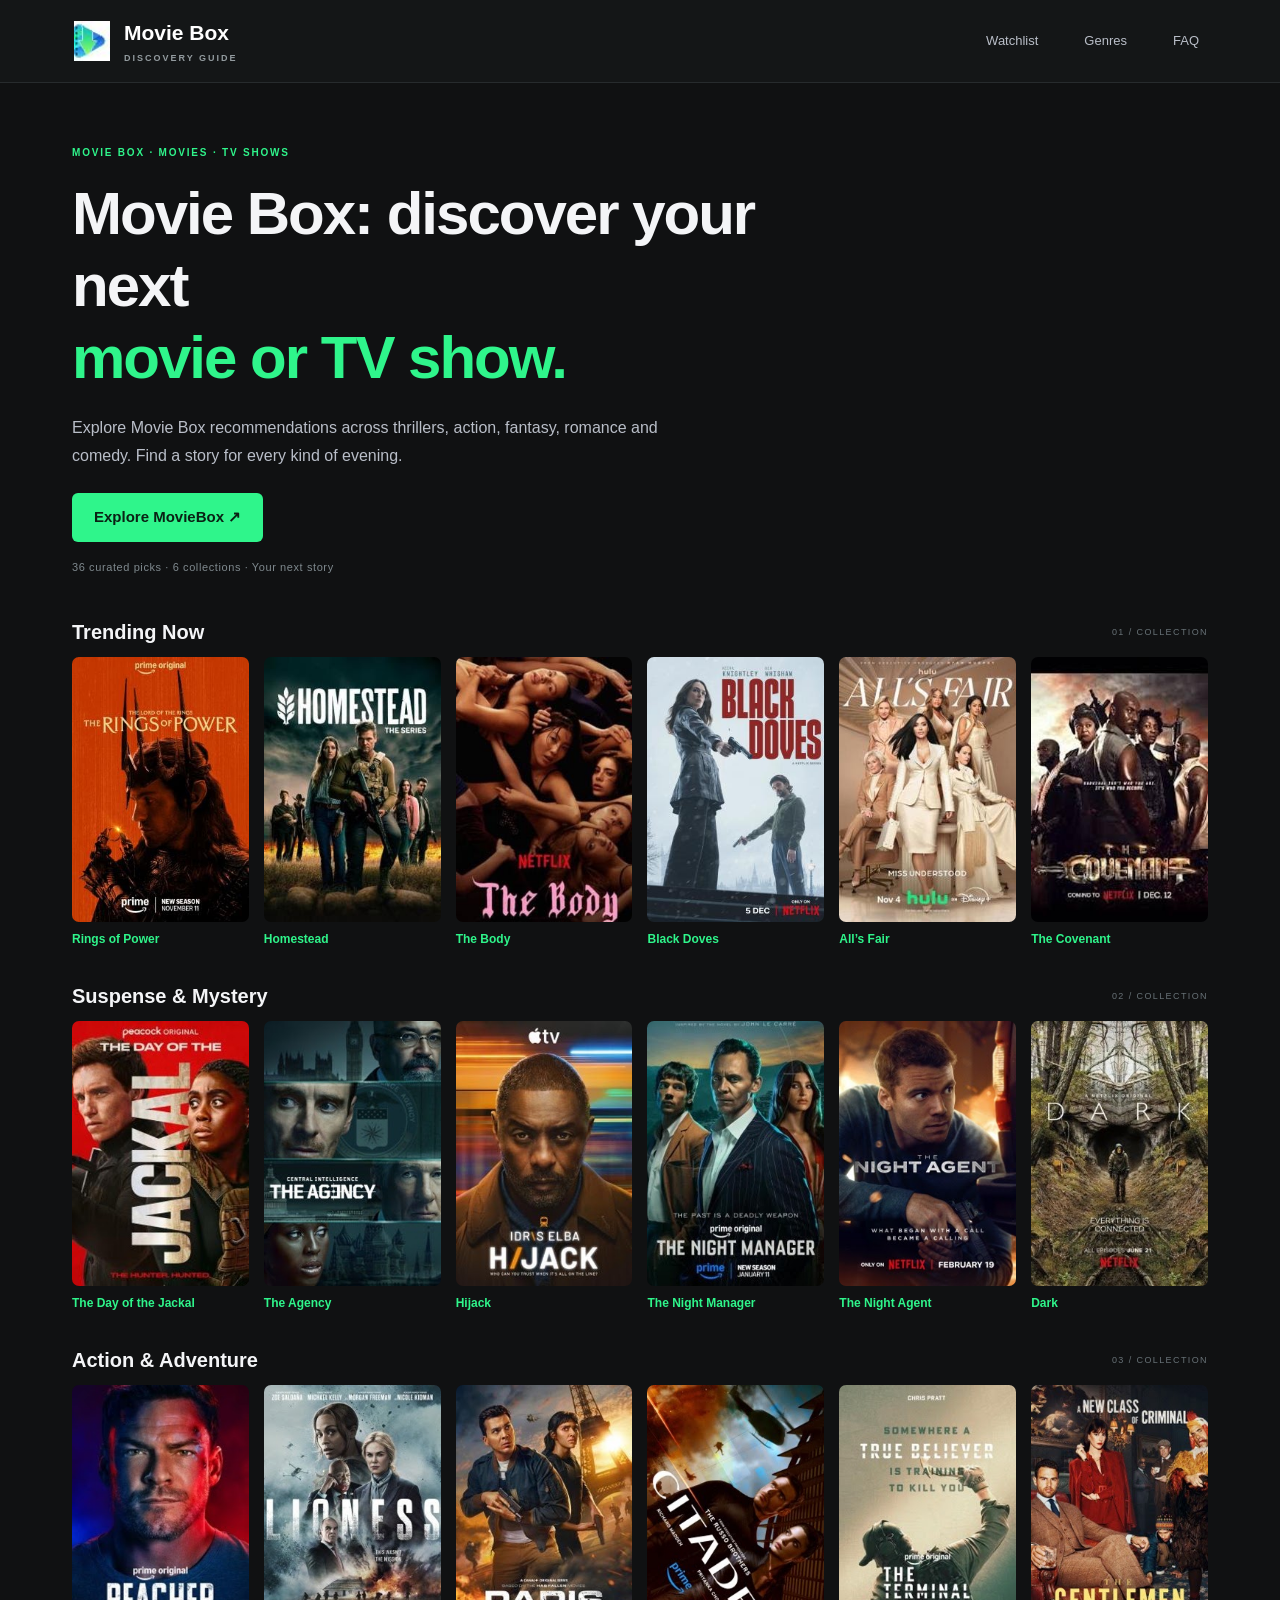
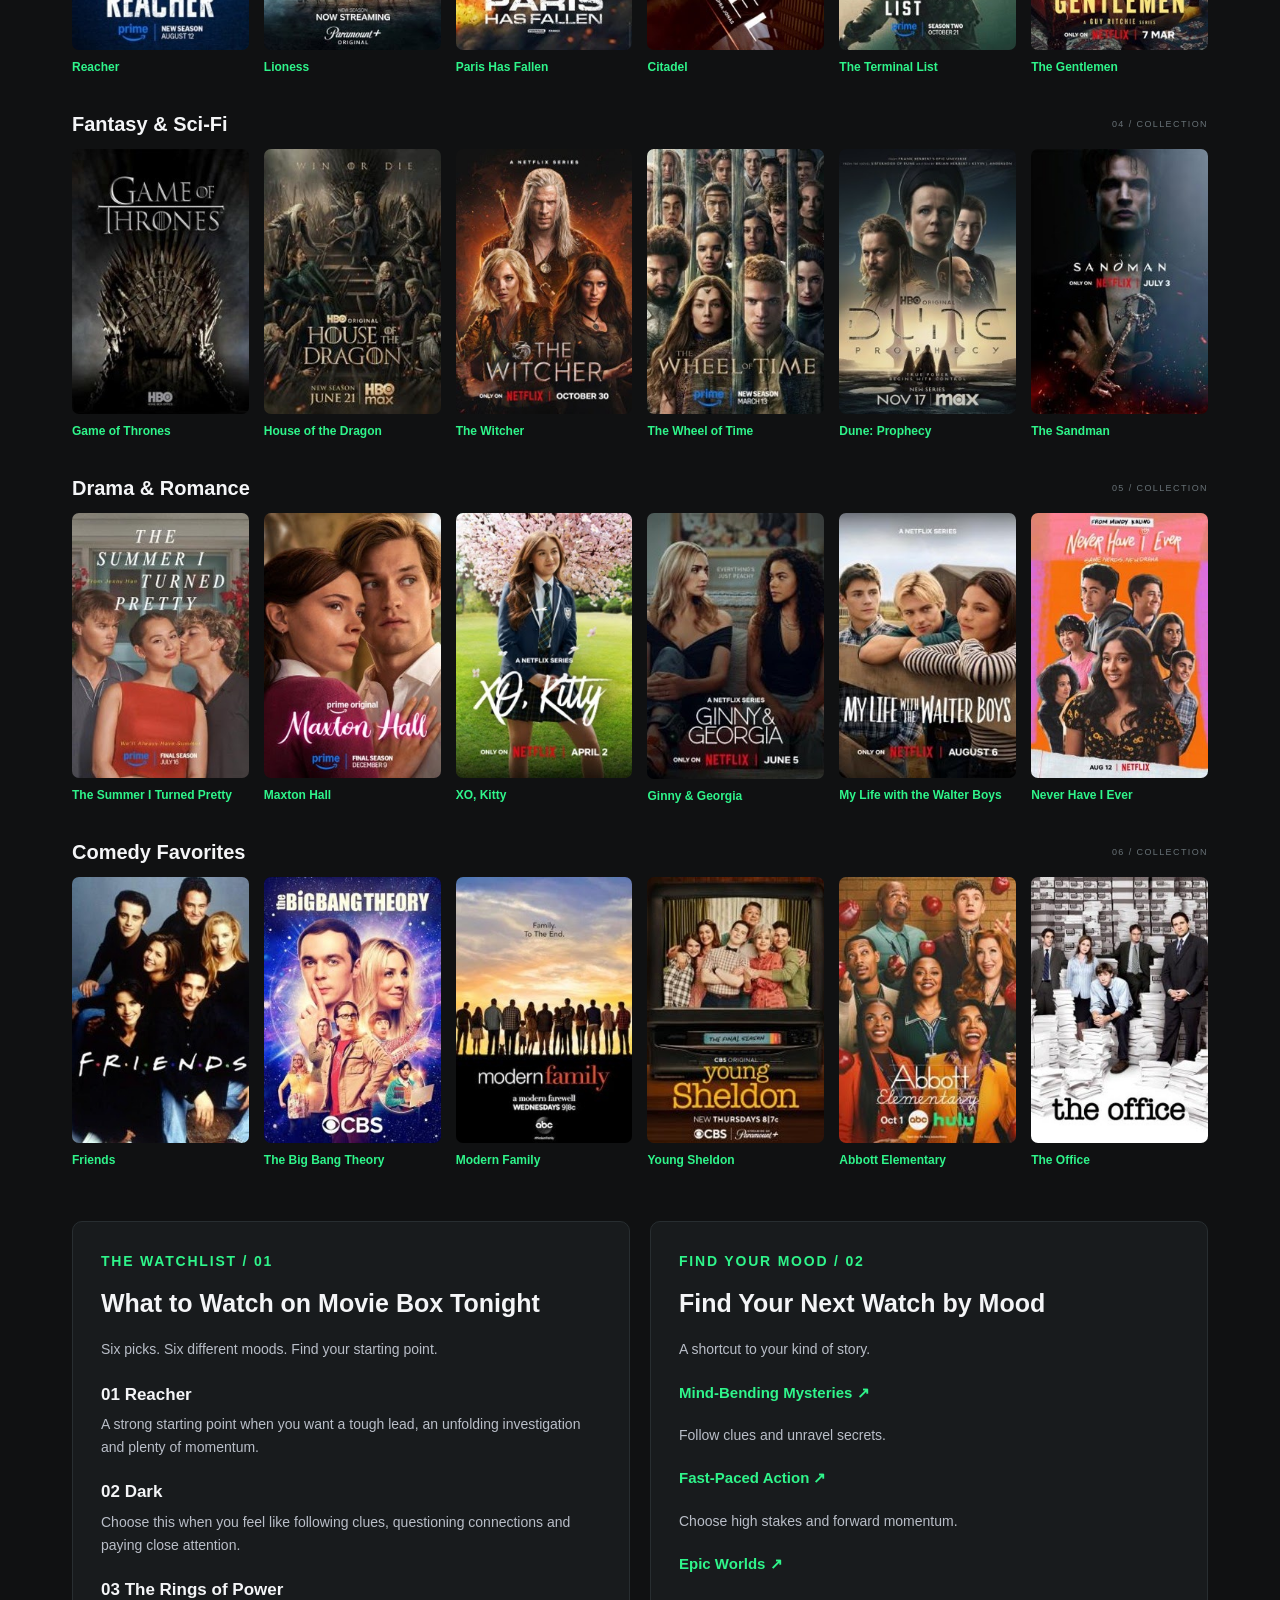
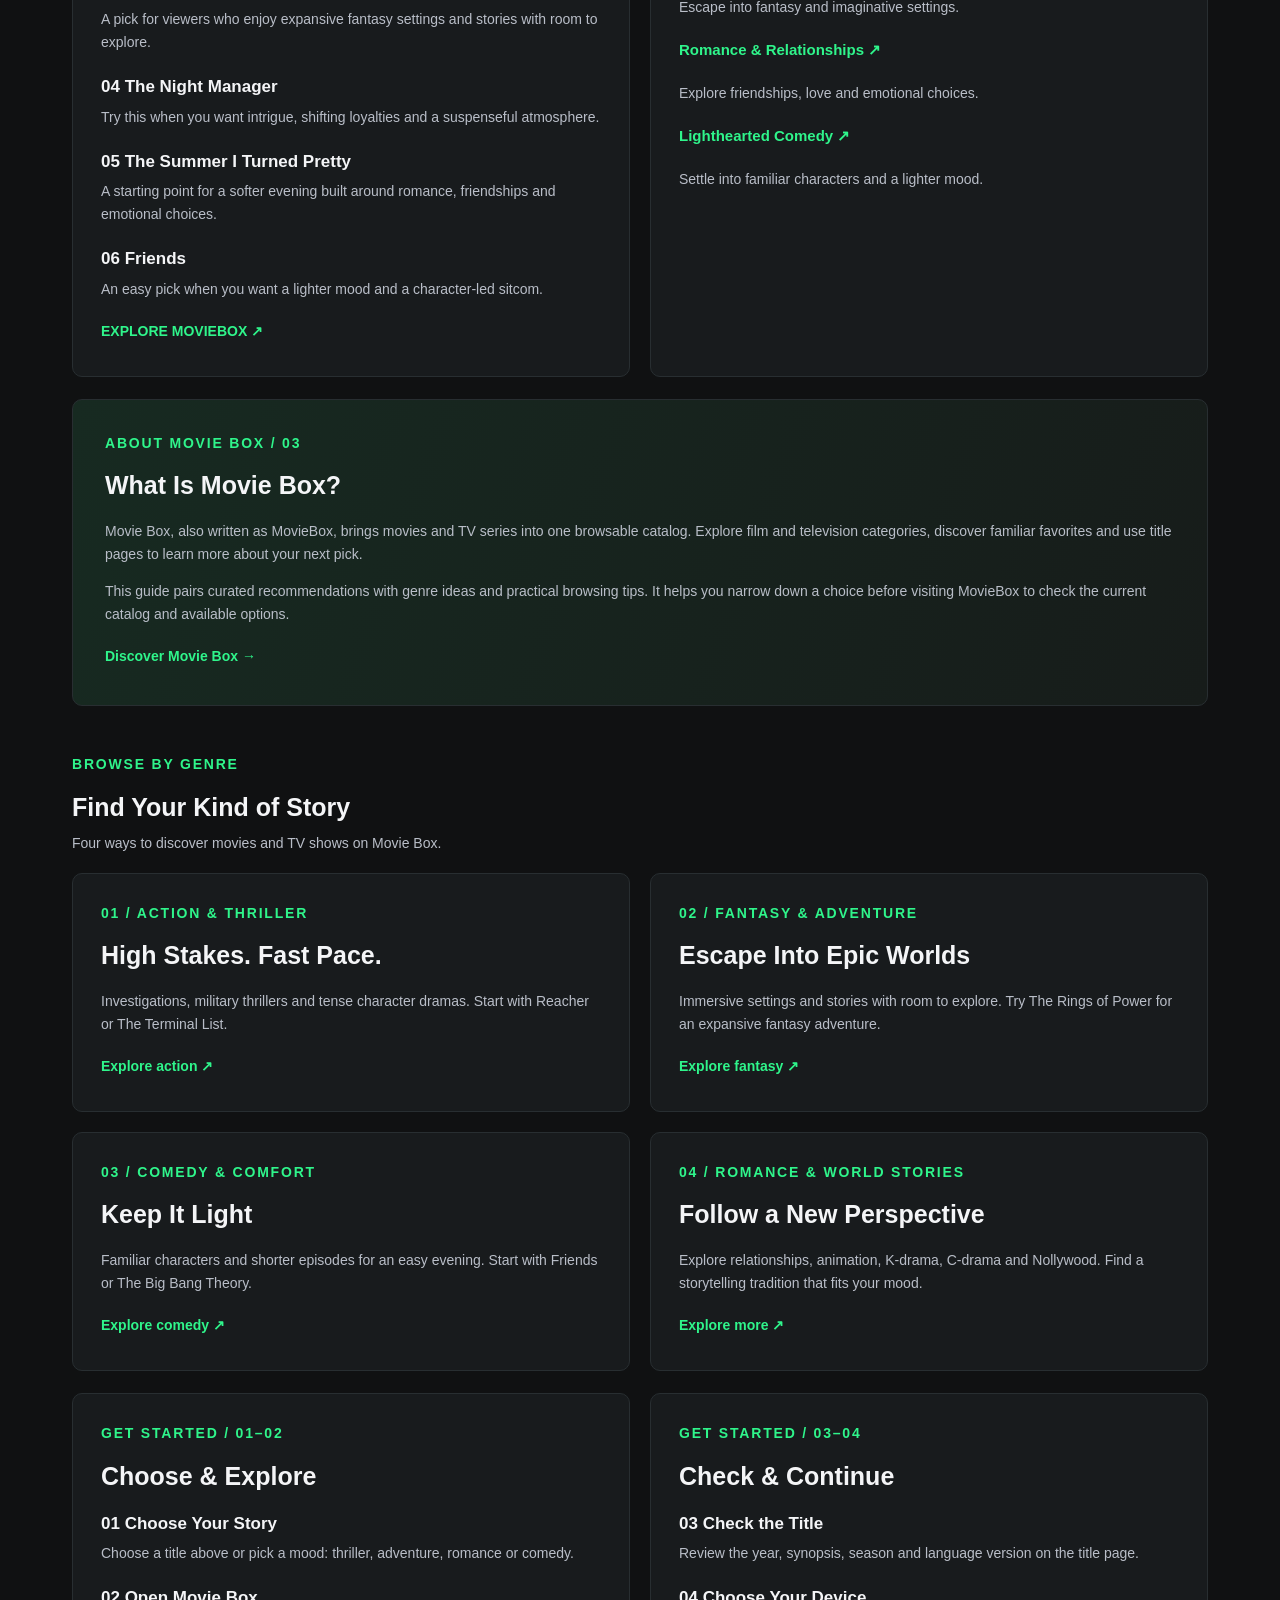
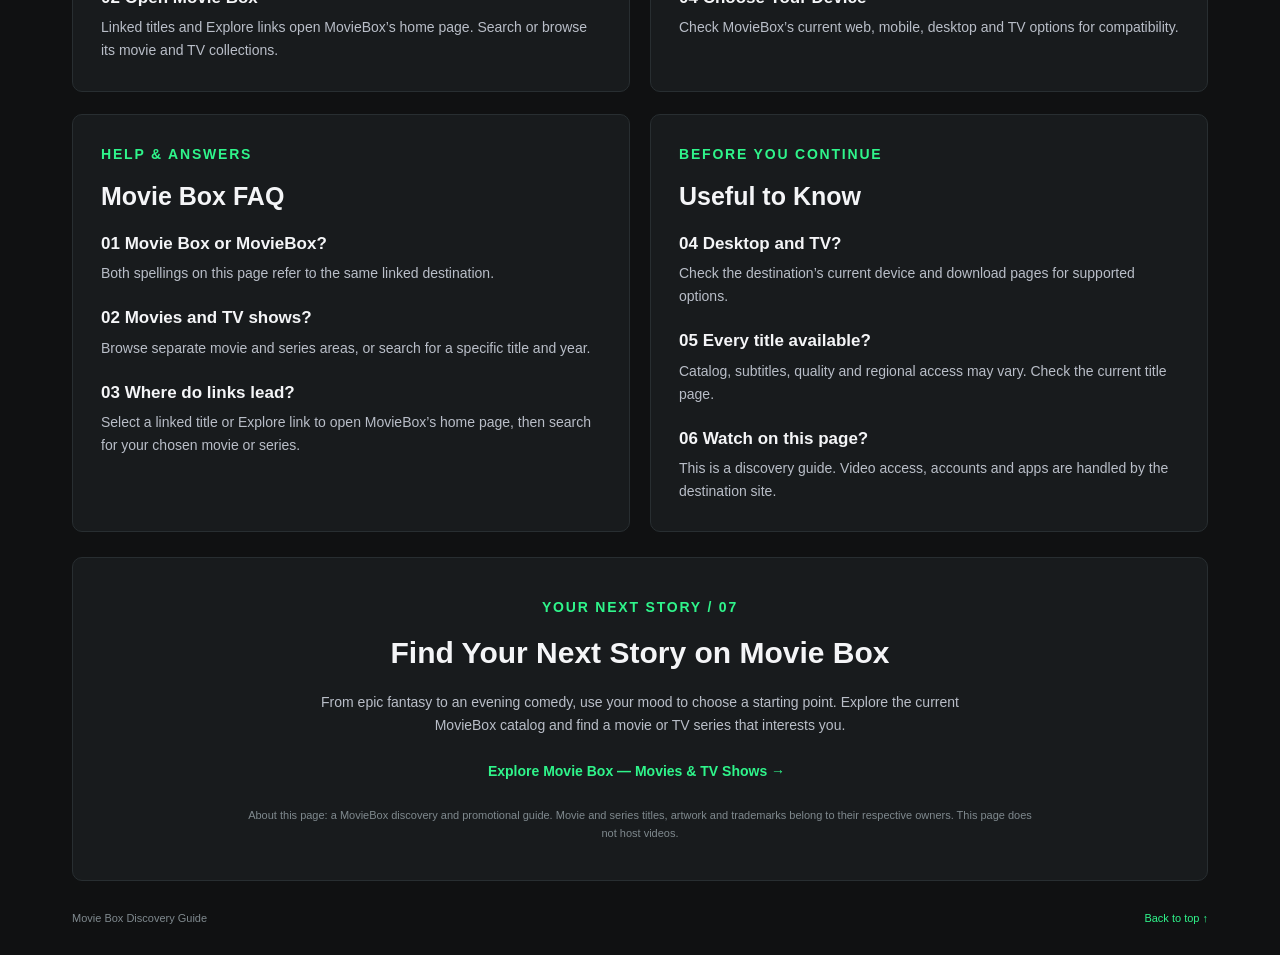
==== index.html @ 1710b811 "Create Movie Box discovery landing page" ====
<!doctype html><html lang="en"><head><meta charset="utf-8"><meta name="viewport" content="width=device-width,initial-scale=1"><title>Movie Box Guide | Movies & TV Recommendations</title><meta name="description" content="Discover your next movie or TV show with the Movie Box guide. Explore curated picks across mystery, action, fantasy, romance and comedy."><meta name="keywords" content="movie box, MovieBox, movies, TV shows, recommendations"><meta name="theme-color" content="#101112"><meta property="og:type" content="website"><meta property="og:title" content="Movie Box Guide | Movies & TV Recommendations"><meta property="og:description" content="Six genres. 36 starting points. Find your next story with Movie Box."><meta property="og:url" content="https://ajingyx.github.io/movie-box/"><meta property="og:image" content="https://ajingyx.github.io/movie-box/assets/poster-01.jpg"><link rel="canonical" href="https://ajingyx.github.io/movie-box/"><link rel="icon" href="assets/logo.png"><link rel="stylesheet" href="styles.css"></head><body><a class="skip" href="#main">Skip to content</a><header><div class="shell header-inner"><a class="brand" href="#"><img src="assets/logo.png" alt="MovieBox logo"><span>Movie Box <small>DISCOVERY GUIDE</small></span></a><nav aria-label="Main navigation"><a href="#trending">Watchlist</a><a href="#genres">Genres</a><a href="#faq">FAQ</a></nav></div></header><main id="main" class="shell"><section class="hero"><p class="eyebrow">MOVIE BOX · MOVIES · TV SHOWS</p><h1>Movie Box: discover your next<br><span>movie or TV show.</span></h1><p class="intro">Explore Movie Box recommendations across thrillers, action, fantasy, romance and comedy. Find a story for every kind of evening.</p><a class="cta" href="https://themoviebox.xyz?utm_source=sitesgoogle" target="_blank" rel="sponsored noopener">Explore MovieBox ↗</a><p class="hero-note">36 curated picks · 6 collections · Your next story</p></section><div class="collections"><section class="collection" id="trending" aria-labelledby="trending-title"><div class="row-heading"><h2 id="trending-title">Trending Now</h2><span>01 / COLLECTION</span></div><div class="poster-grid"><article class="poster-card"><img src="assets/poster-01.jpg" alt="Rings of Power poster" width="250" height="375" loading="eager"><a class="poster-title" href="https://themoviebox.xyz?utm_source=sitesgoogle" target="_blank" rel="sponsored noopener">Rings of Power</a></article><article class="poster-card"><img src="assets/poster-02.jpg" alt="Homestead poster" width="250" height="375" loading="eager"><a class="poster-title" href="https://themoviebox.xyz?utm_source=sitesgoogle" target="_blank" rel="sponsored noopener">Homestead</a></article><article class="poster-card"><img src="assets/poster-03.jpg" alt="The Body poster" width="250" height="375" loading="eager"><a class="poster-title" href="https://themoviebox.xyz?utm_source=sitesgoogle" target="_blank" rel="sponsored noopener">The Body</a></article><article class="poster-card"><img src="assets/poster-04.jpg" alt="Black Doves poster" width="250" height="375" loading="eager"><a class="poster-title" href="https://themoviebox.xyz?utm_source=sitesgoogle" target="_blank" rel="sponsored noopener">Black Doves</a></article><article class="poster-card"><img src="assets/poster-05.jpg" alt="All’s Fair poster" width="250" height="375" loading="eager"><a class="poster-title" href="https://themoviebox.xyz?utm_source=sitesgoogle" target="_blank" rel="sponsored noopener">All’s Fair</a></article><article class="poster-card"><img src="assets/poster-06.jpg" alt="The Covenant poster" width="250" height="375" loading="eager"><a class="poster-title" href="https://themoviebox.xyz?utm_source=sitesgoogle" target="_blank" rel="sponsored noopener">The Covenant</a></article></div></section><section class="collection" id="mystery" aria-labelledby="mystery-title"><div class="row-heading"><h2 id="mystery-title">Suspense &amp; Mystery</h2><span>02 / COLLECTION</span></div><div class="poster-grid"><article class="poster-card"><img src="assets/poster-07.jpg" alt="The Day of the Jackal poster" width="250" height="375" loading="lazy"><a class="poster-title" href="https://themoviebox.xyz?utm_source=sitesgoogle" target="_blank" rel="sponsored noopener">The Day of the Jackal</a></article><article class="poster-card"><img src="assets/poster-08.jpg" alt="The Agency poster" width="250" height="375" loading="lazy"><a class="poster-title" href="https://themoviebox.xyz?utm_source=sitesgoogle" target="_blank" rel="sponsored noopener">The Agency</a></article><article class="poster-card"><img src="assets/poster-09.jpg" alt="Hijack poster" width="250" height="375" loading="lazy"><a class="poster-title" href="https://themoviebox.xyz?utm_source=sitesgoogle" target="_blank" rel="sponsored noopener">Hijack</a></article><article class="poster-card"><img src="assets/poster-10.jpg" alt="The Night Manager poster" width="250" height="375" loading="lazy"><a class="poster-title" href="https://themoviebox.xyz?utm_source=sitesgoogle" target="_blank" rel="sponsored noopener">The Night Manager</a></article><article class="poster-card"><img src="assets/poster-11.jpg" alt="The Night Agent poster" width="250" height="375" loading="lazy"><a class="poster-title" href="https://themoviebox.xyz?utm_source=sitesgoogle" target="_blank" rel="sponsored noopener">The Night Agent</a></article><article class="poster-card"><img src="assets/poster-12.jpg" alt="Dark poster" width="250" height="375" loading="lazy"><a class="poster-title" href="https://themoviebox.xyz?utm_source=sitesgoogle" target="_blank" rel="sponsored noopener">Dark</a></article></div></section><section class="collection" id="action" aria-labelledby="action-title"><div class="row-heading"><h2 id="action-title">Action &amp; Adventure</h2><span>03 / COLLECTION</span></div><div class="poster-grid"><article class="poster-card"><img src="assets/poster-13.jpg" alt="Reacher poster" width="250" height="375" loading="lazy"><a class="poster-title" href="https://themoviebox.xyz?utm_source=sitesgoogle" target="_blank" rel="sponsored noopener">Reacher</a></article><article class="poster-card"><img src="assets/poster-14.jpg" alt="Lioness poster" width="250" height="375" loading="lazy"><a class="poster-title" href="https://themoviebox.xyz?utm_source=sitesgoogle" target="_blank" rel="sponsored noopener">Lioness</a></article><article class="poster-card"><img src="assets/poster-15.jpg" alt="Paris Has Fallen poster" width="250" height="375" loading="lazy"><a class="poster-title" href="https://themoviebox.xyz?utm_source=sitesgoogle" target="_blank" rel="sponsored noopener">Paris Has Fallen</a></article><article class="poster-card"><img src="assets/poster-16.jpg" alt="Citadel poster" width="250" height="375" loading="lazy"><a class="poster-title" href="https://themoviebox.xyz?utm_source=sitesgoogle" target="_blank" rel="sponsored noopener">Citadel</a></article><article class="poster-card"><img src="assets/poster-17.jpg" alt="The Terminal List poster" width="250" height="375" loading="lazy"><a class="poster-title" href="https://themoviebox.xyz?utm_source=sitesgoogle" target="_blank" rel="sponsored noopener">The Terminal List</a></article><article class="poster-card"><img src="assets/poster-18.jpg" alt="The Gentlemen poster" width="250" height="375" loading="lazy"><a class="poster-title" href="https://themoviebox.xyz?utm_source=sitesgoogle" target="_blank" rel="sponsored noopener">The Gentlemen</a></article></div></section><section class="collection" id="fantasy" aria-labelledby="fantasy-title"><div class="row-heading"><h2 id="fantasy-title">Fantasy &amp; Sci-Fi</h2><span>04 / COLLECTION</span></div><div class="poster-grid"><article class="poster-card"><img src="assets/poster-19.jpg" alt="Game of Thrones poster" width="250" height="375" loading="lazy"><a class="poster-title" href="https://themoviebox.xyz?utm_source=sitesgoogle" target="_blank" rel="sponsored noopener">Game of Thrones</a></article><article class="poster-card"><img src="assets/poster-20.jpg" alt="House of the Dragon poster" width="250" height="375" loading="lazy"><a class="poster-title" href="https://themoviebox.xyz?utm_source=sitesgoogle" target="_blank" rel="sponsored noopener">House of the Dragon</a></article><article class="poster-card"><img src="assets/poster-21.jpg" alt="The Witcher poster" width="250" height="375" loading="lazy"><a class="poster-title" href="https://themoviebox.xyz?utm_source=sitesgoogle" target="_blank" rel="sponsored noopener">The Witcher</a></article><article class="poster-card"><img src="assets/poster-22.jpg" alt="The Wheel of Time poster" width="250" height="375" loading="lazy"><a class="poster-title" href="https://themoviebox.xyz?utm_source=sitesgoogle" target="_blank" rel="sponsored noopener">The Wheel of Time</a></article><article class="poster-card"><img src="assets/poster-23.jpg" alt="Dune: Prophecy poster" width="250" height="375" loading="lazy"><a class="poster-title" href="https://themoviebox.xyz?utm_source=sitesgoogle" target="_blank" rel="sponsored noopener">Dune: Prophecy</a></article><article class="poster-card"><img src="assets/poster-24.jpg" alt="The Sandman poster" width="250" height="375" loading="lazy"><a class="poster-title" href="https://themoviebox.xyz?utm_source=sitesgoogle" target="_blank" rel="sponsored noopener">The Sandman</a></article></div></section><section class="collection" id="romance" aria-labelledby="romance-title"><div class="row-heading"><h2 id="romance-title">Drama &amp; Romance</h2><span>05 / COLLECTION</span></div><div class="poster-grid"><article class="poster-card"><img src="assets/poster-25.jpg" alt="The Summer I Turned Pretty poster" width="250" height="375" loading="lazy"><a class="poster-title" href="https://themoviebox.xyz?utm_source=sitesgoogle" target="_blank" rel="sponsored noopener">The Summer I Turned Pretty</a></article><article class="poster-card"><img src="assets/poster-26.jpg" alt="Maxton Hall poster" width="250" height="375" loading="lazy"><a class="poster-title" href="https://themoviebox.xyz?utm_source=sitesgoogle" target="_blank" rel="sponsored noopener">Maxton Hall</a></article><article class="poster-card"><img src="assets/poster-27.jpg" alt="XO, Kitty poster" width="250" height="375" loading="lazy"><a class="poster-title" href="https://themoviebox.xyz?utm_source=sitesgoogle" target="_blank" rel="sponsored noopener">XO, Kitty</a></article><article class="poster-card"><img src="assets/poster-28.jpg" alt="Ginny &amp; Georgia poster" width="250" height="375" loading="lazy"><a class="poster-title" href="https://themoviebox.xyz?utm_source=sitesgoogle" target="_blank" rel="sponsored noopener">Ginny &amp; Georgia</a></article><article class="poster-card"><img src="assets/poster-29.jpg" alt="My Life with the Walter Boys poster" width="250" height="375" loading="lazy"><a class="poster-title" href="https://themoviebox.xyz?utm_source=sitesgoogle" target="_blank" rel="sponsored noopener">My Life with the Walter Boys</a></article><article class="poster-card"><img src="assets/poster-30.jpg" alt="Never Have I Ever poster" width="250" height="375" loading="lazy"><a class="poster-title" href="https://themoviebox.xyz?utm_source=sitesgoogle" target="_blank" rel="sponsored noopener">Never Have I Ever</a></article></div></section><section class="collection" id="comedy" aria-labelledby="comedy-title"><div class="row-heading"><h2 id="comedy-title">Comedy Favorites</h2><span>06 / COLLECTION</span></div><div class="poster-grid"><article class="poster-card"><img src="assets/poster-31.jpg" alt="Friends poster" width="250" height="375" loading="lazy"><a class="poster-title" href="https://themoviebox.xyz?utm_source=sitesgoogle" target="_blank" rel="sponsored noopener">Friends</a></article><article class="poster-card"><img src="assets/poster-32.jpg" alt="The Big Bang Theory poster" width="250" height="375" loading="lazy"><a class="poster-title" href="https://themoviebox.xyz?utm_source=sitesgoogle" target="_blank" rel="sponsored noopener">The Big Bang Theory</a></article><article class="poster-card"><img src="assets/poster-33.jpg" alt="Modern Family poster" width="250" height="375" loading="lazy"><a class="poster-title" href="https://themoviebox.xyz?utm_source=sitesgoogle" target="_blank" rel="sponsored noopener">Modern Family</a></article><article class="poster-card"><img src="assets/poster-34.jpg" alt="Young Sheldon poster" width="250" height="375" loading="lazy"><a class="poster-title" href="https://themoviebox.xyz?utm_source=sitesgoogle" target="_blank" rel="sponsored noopener">Young Sheldon</a></article><article class="poster-card"><img src="assets/poster-35.jpg" alt="Abbott Elementary poster" width="250" height="375" loading="lazy"><a class="poster-title" href="https://themoviebox.xyz?utm_source=sitesgoogle" target="_blank" rel="sponsored noopener">Abbott Elementary</a></article><article class="poster-card"><img src="assets/poster-36.jpg" alt="The Office poster" width="250" height="375" loading="lazy"><a class="poster-title" href="https://themoviebox.xyz?utm_source=sitesgoogle" target="_blank" rel="sponsored noopener">The Office</a></article></div></section></div><section class="two-col editorial" id="watchlist"><article class="panel "><p class="eyebrow">THE WATCHLIST / 01</p><h2>What to Watch on Movie Box Tonight</h2><p>Six picks. Six different moods. Find your starting point.</p><h3>01 Reacher</h3><p>A strong starting point when you want a tough lead, an unfolding investigation and plenty of momentum.</p><h3>02 Dark</h3><p>Choose this when you feel like following clues, questioning connections and paying close attention.</p><h3>03 The Rings of Power</h3><p>A pick for viewers who enjoy expansive fantasy settings and stories with room to explore.</p><h3>04 The Night Manager</h3><p>Try this when you want intrigue, shifting loyalties and a suspenseful atmosphere.</p><h3>05 The Summer I Turned Pretty</h3><p>A starting point for a softer evening built around romance, friendships and emotional choices.</p><h3>06 Friends</h3><p>An easy pick when you want a lighter mood and a character-led sitcom.</p><p><a class="text-link" href="https://themoviebox.xyz?utm_source=sitesgoogle" target="_blank" rel="sponsored noopener">EXPLORE MOVIEBOX ↗</a></p></article><article class="panel "><p class="eyebrow">FIND YOUR MOOD / 02</p><h2>Find Your Next Watch by Mood</h2><p>A shortcut to your kind of story.</p><p><a class="mood-link" href="#mystery">Mind-Bending Mysteries ↗</a></p><p>Follow clues and unravel secrets.</p><p><a class="mood-link" href="#action">Fast-Paced Action ↗</a></p><p>Choose high stakes and forward momentum.</p><p><a class="mood-link" href="#fantasy">Epic Worlds ↗</a></p><p>Escape into fantasy and imaginative settings.</p><p><a class="mood-link" href="#romance">Romance &amp; Relationships ↗</a></p><p>Explore friendships, love and emotional choices.</p><p><a class="mood-link" href="#comedy">Lighthearted Comedy ↗</a></p><p>Settle into familiar characters and a lighter mood.</p></article></section><section class="about"><article class="panel "><p class="eyebrow">ABOUT MOVIE BOX / 03</p><h2>What Is Movie Box?</h2><p>Movie Box, also written as MovieBox, brings movies and TV series into one browsable catalog. Explore film and television categories, discover familiar favorites and use title pages to learn more about your next pick.</p><p>This guide pairs curated recommendations with genre ideas and practical browsing tips. It helps you narrow down a choice before visiting MovieBox to check the current catalog and available options.</p><p><a class="text-link" href="https://themoviebox.xyz?utm_source=sitesgoogle" target="_blank" rel="sponsored noopener">Discover Movie Box →</a></p></article></section><section id="genres"><article class="panel section-intro"><p class="eyebrow">BROWSE BY GENRE</p><h2>Find Your Kind of Story</h2><p>Four ways to discover movies and TV shows on Movie Box.</p></article><div class="two-col genre-grid"><article class="panel "><p class="eyebrow">01 / ACTION &amp; THRILLER</p><h2>High Stakes. Fast Pace.</h2><p>Investigations, military thrillers and tense character dramas. Start with Reacher or The Terminal List.</p><p><a class="text-link" href="https://themoviebox.xyz?utm_source=sitesgoogle" target="_blank" rel="sponsored noopener">Explore action ↗</a></p></article><article class="panel "><p class="eyebrow">02 / FANTASY &amp; ADVENTURE</p><h2>Escape Into Epic Worlds</h2><p>Immersive settings and stories with room to explore. Try The Rings of Power for an expansive fantasy adventure.</p><p><a class="text-link" href="https://themoviebox.xyz?utm_source=sitesgoogle" target="_blank" rel="sponsored noopener">Explore fantasy ↗</a></p></article><article class="panel "><p class="eyebrow">03 / COMEDY &amp; COMFORT</p><h2>Keep It Light</h2><p>Familiar characters and shorter episodes for an easy evening. Start with Friends or The Big Bang Theory.</p><p><a class="text-link" href="https://themoviebox.xyz?utm_source=sitesgoogle" target="_blank" rel="sponsored noopener">Explore comedy ↗</a></p></article><article class="panel "><p class="eyebrow">04 / ROMANCE &amp; WORLD STORIES</p><h2>Follow a New Perspective</h2><p>Explore relationships, animation, K-drama, C-drama and Nollywood. Find a storytelling tradition that fits your mood.</p><p><a class="text-link" href="https://themoviebox.xyz?utm_source=sitesgoogle" target="_blank" rel="sponsored noopener">Explore more ↗</a></p></article></div></section><section class="two-col steps"><article class="panel "><p class="eyebrow">GET STARTED / 01–02</p><h2>Choose &amp; Explore</h2><h3>01 Choose Your Story</h3><p>Choose a title above or pick a mood: thriller, adventure, romance or comedy.</p><h3>02 Open Movie Box</h3><p>Linked titles and Explore links open MovieBox’s home page. Search or browse its movie and TV collections.</p></article><article class="panel "><p class="eyebrow">GET STARTED / 03–04</p><h2>Check &amp; Continue</h2><h3>03 Check the Title</h3><p>Review the year, synopsis, season and language version on the title page.</p><h3>04 Choose Your Device</h3><p>Check MovieBox’s current web, mobile, desktop and TV options for compatibility.</p></article></section><section class="two-col faq" id="faq"><article class="panel "><p class="eyebrow">HELP &amp; ANSWERS</p><h2>Movie Box FAQ</h2><h3>01 Movie Box or MovieBox?</h3><p>Both spellings on this page refer to the same linked destination.</p><h3>02 Movies and TV shows?</h3><p>Browse separate movie and series areas, or search for a specific title and year.</p><h3>03 Where do links lead?</h3><p>Select a linked title or Explore link to open MovieBox’s home page, then search for your chosen movie or series.</p></article><article class="panel "><p class="eyebrow">BEFORE YOU CONTINUE</p><h2>Useful to Know</h2><h3>04 Desktop and TV?</h3><p>Check the destination’s current device and download pages for supported options.</p><h3>05 Every title available?</h3><p>Catalog, subtitles, quality and regional access may vary. Check the current title page.</p><h3>06 Watch on this page?</h3><p>This is a discovery guide. Video access, accounts and apps are handled by the destination site.</p></article></section><section class="closing"><article class="panel "><p class="eyebrow">YOUR NEXT STORY / 07</p><h2>Find Your Next Story on Movie Box</h2><p>From epic fantasy to an evening comedy, use your mood to choose a starting point. Explore the current MovieBox catalog and find a movie or TV series that interests you.</p><p><a class="text-link" href="https://themoviebox.xyz?utm_source=sitesgoogle" target="_blank" rel="sponsored noopener">Explore Movie Box — Movies &amp; TV Shows →</a></p><p>About this page: a MovieBox discovery and promotional guide. Movie and series titles, artwork and trademarks belong to their respective owners. This page does not host videos.</p></article></section></main><footer class="shell"><span>Movie Box Discovery Guide</span><a href="#main">Back to top ↑</a></footer></body></html>
---- styles.css ----
*{box-sizing:border-box}html{scroll-behavior:smooth;scroll-padding-top:90px}body{margin:0;background:#101112;color:#f4f5f7;font:15px/1.65 Arial,Helvetica,sans-serif}a{color:#2ff58b;text-decoration:none;transition:background .18s,color .18s}a:hover{background:#2ff58b1c;color:#72ffae}a:focus-visible{outline:2px solid #2ff58b;outline-offset:4px}p{color:#b9bec8;margin:0 0 14px}h1,h2,h3{line-height:1.2;color:#f4f5f7}h2{font-size:25px;margin:0 0 20px}h3{font-size:17px;margin:23px 0 8px}.shell{max-width:1200px;padding:0 32px;margin:auto}header{border-bottom:1px solid #272b2d;background:#141617}.header-inner{display:flex;align-items:center;justify-content:space-between;min-height:82px}.brand{display:flex;align-items:center;gap:12px;color:#fff;font-size:21px;font-weight:700}.brand img{width:40px;height:40px;object-fit:contain}.brand small{display:block;color:#939b9f;font-size:9px;letter-spacing:2px}nav{display:flex;gap:28px}nav a{color:#b9bec8;font-size:13px;padding:6px 9px;border-radius:5px}.hero{padding:62px 0 44px;max-width:780px}.eyebrow{color:#2ff58b;font-size:10px;font-weight:700;letter-spacing:1.8px;margin:0 0 16px}h1{font-size:clamp(36px,5vw,60px);letter-spacing:-2px;margin:0 0 20px}h1 span{color:#2ff58b}.intro{font-size:16px;max-width:600px;line-height:1.8}.cta{display:inline-block;background:#2ff58b;color:#0a2114;padding:12px 22px;border-radius:6px;font-weight:700;margin-top:8px}.cta:hover{background:#6bffac;color:#071a0e}.hero-note{font-size:11px;letter-spacing:.6px;color:#7f898e;margin:16px 0 0}.collection{margin-bottom:29px}.row-heading{display:flex;align-items:center;justify-content:space-between;margin-bottom:13px}.row-heading h2{font-size:20px;margin:0}.row-heading span{color:#687277;font-size:9px;letter-spacing:1.4px}.poster-grid{display:grid;grid-template-columns:repeat(6,minmax(0,1fr));gap:15px}.poster-card{min-width:0}.poster-card img{display:block;width:100%;height:auto;aspect-ratio:2/3;object-fit:cover;border-radius:7px;background:#202526}.poster-title{display:block;font-size:12px;font-weight:600;line-height:1.4;padding:9px 5px 7px;margin:0 -5px;border-radius:4px}.two-col{display:grid;grid-template-columns:repeat(2,minmax(0,1fr));gap:20px}.panel{padding:28px;background:#181b1d;border:1px solid #282e31;border-radius:10px}.panel p:last-child{margin-bottom:0}.panel .eyebrow{margin-bottom:15px}.panel p{font-size:14px}.text-link,.mood-link{display:inline-block;padding:5px 7px;margin-left:-7px;border-radius:4px;font-weight:600}.mood-link{font-size:15px}.editorial{margin:46px 0 22px}.about{margin:22px 0}.about .panel{background:linear-gradient(110deg,#172a21,#171c1a);padding:32px}.section-intro{padding:25px 0 18px;border:0;background:none}.section-intro h2{margin-bottom:10px}.genre-grid .panel{min-height:230px}.steps,.faq{margin-top:22px}.closing{margin-top:25px;text-align:center}.closing .panel{padding:38px 25px}.closing h2{font-size:30px}.closing p{max-width:700px;margin:0 auto 18px}.closing p:last-child{font-size:11px;color:#7f898e;max-width:800px}footer{display:flex;justify-content:space-between;gap:20px;padding-top:28px!important;padding-bottom:28px!important;color:#7f898e;font-size:11px}.skip{position:absolute;left:10px;top:-80px;padding:10px;background:#121}.skip:focus{top:10px}@media(max-width:760px){.shell{padding:0 20px}.hero{padding-top:38px}.poster-grid{grid-template-columns:repeat(3,minmax(0,1fr));gap:12px}.two-col{grid-template-columns:1fr}.header-inner{min-height:70px}.brand{font-size:17px}nav{gap:4px}nav a{font-size:11px;padding:5px}.panel{padding:23px}.editorial{margin-top:30px}.row-heading span{font-size:8px}.hero-note{font-size:10px}}@media(prefers-reduced-motion:reduce){html{scroll-behavior:auto}a{transition:none}}
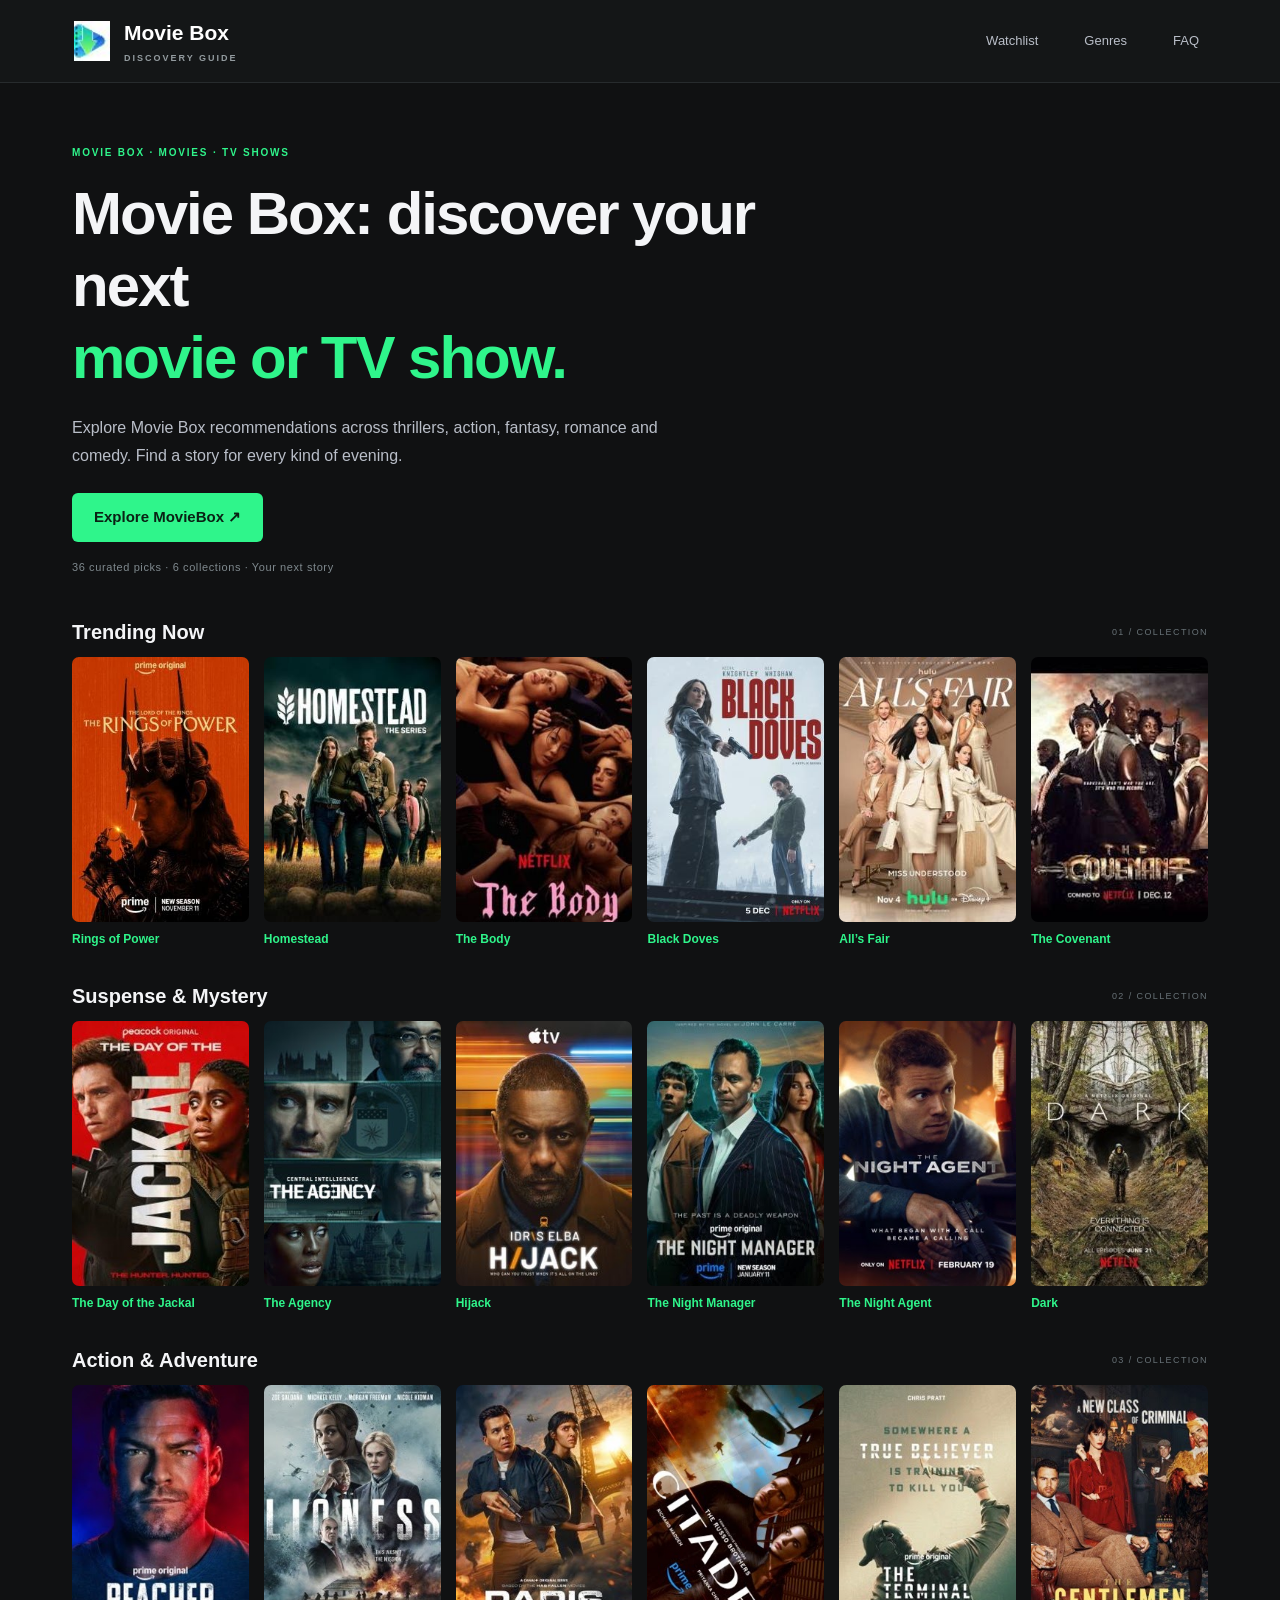
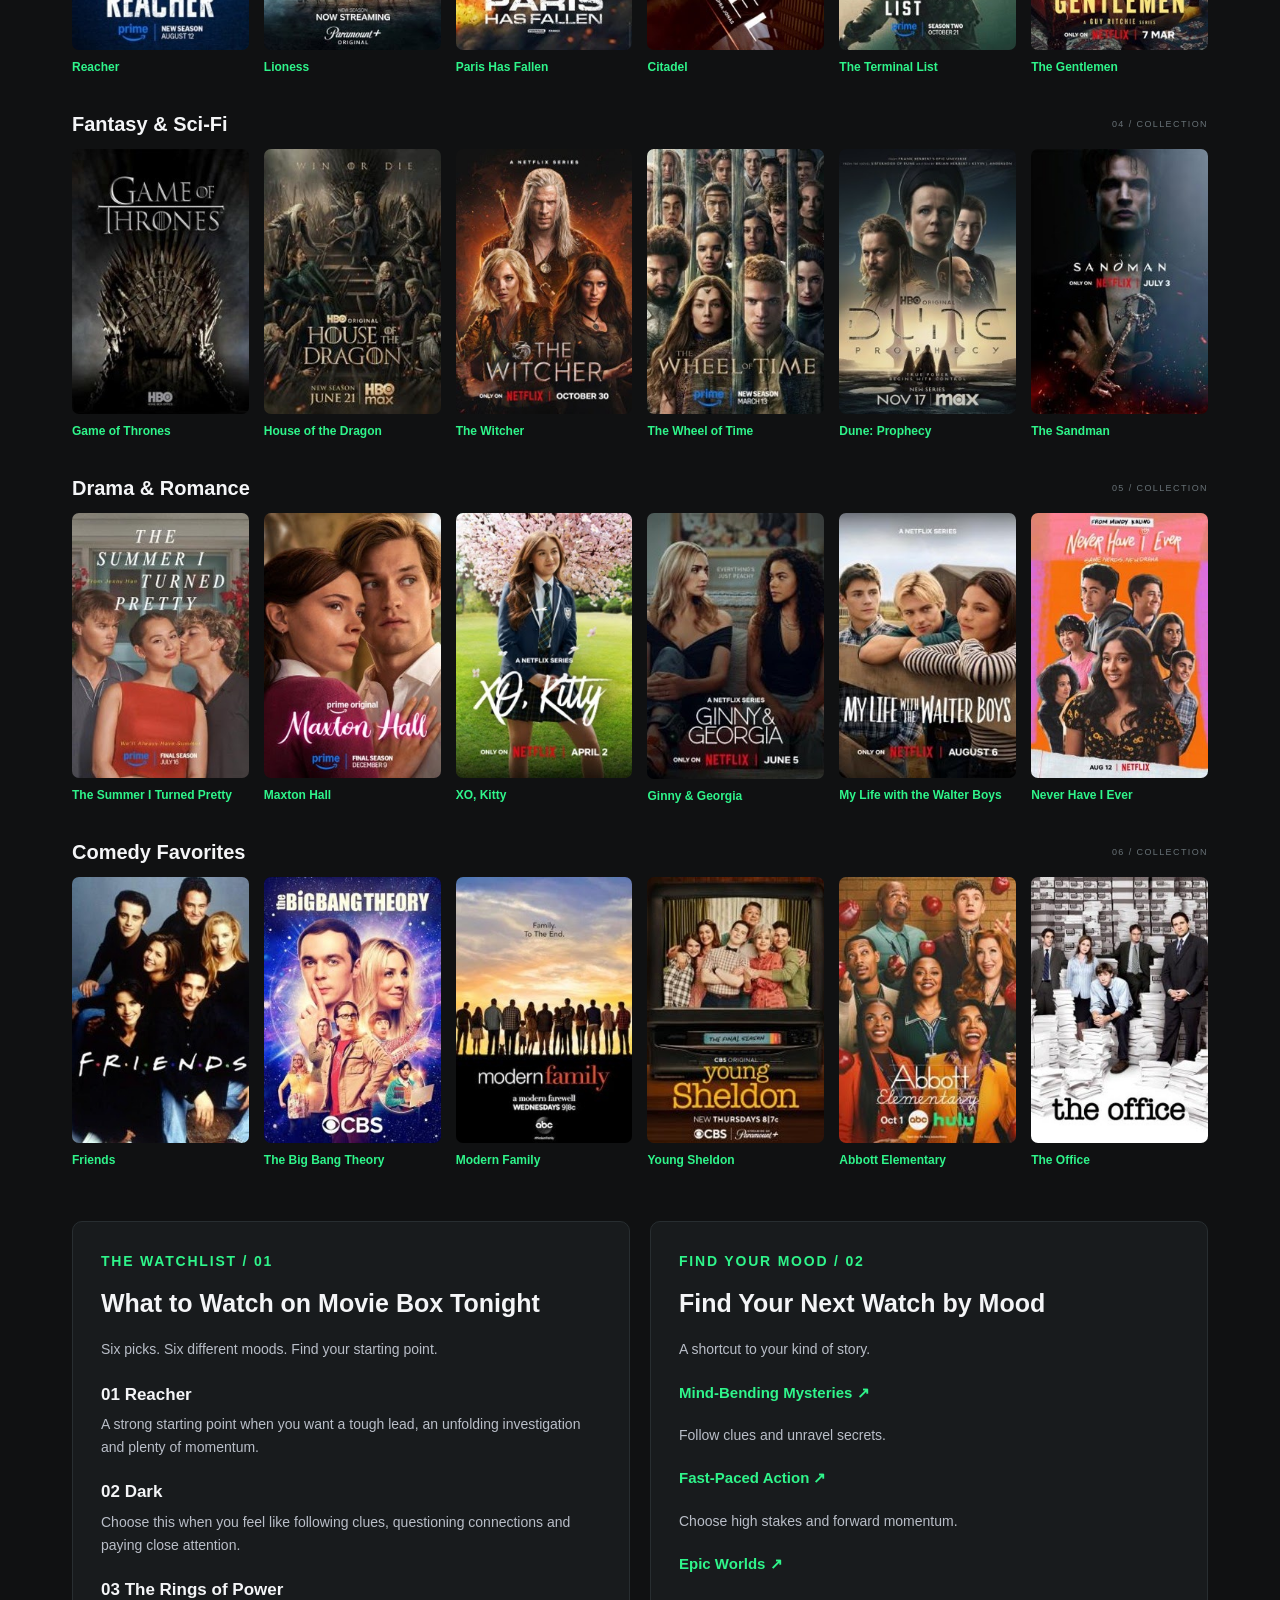
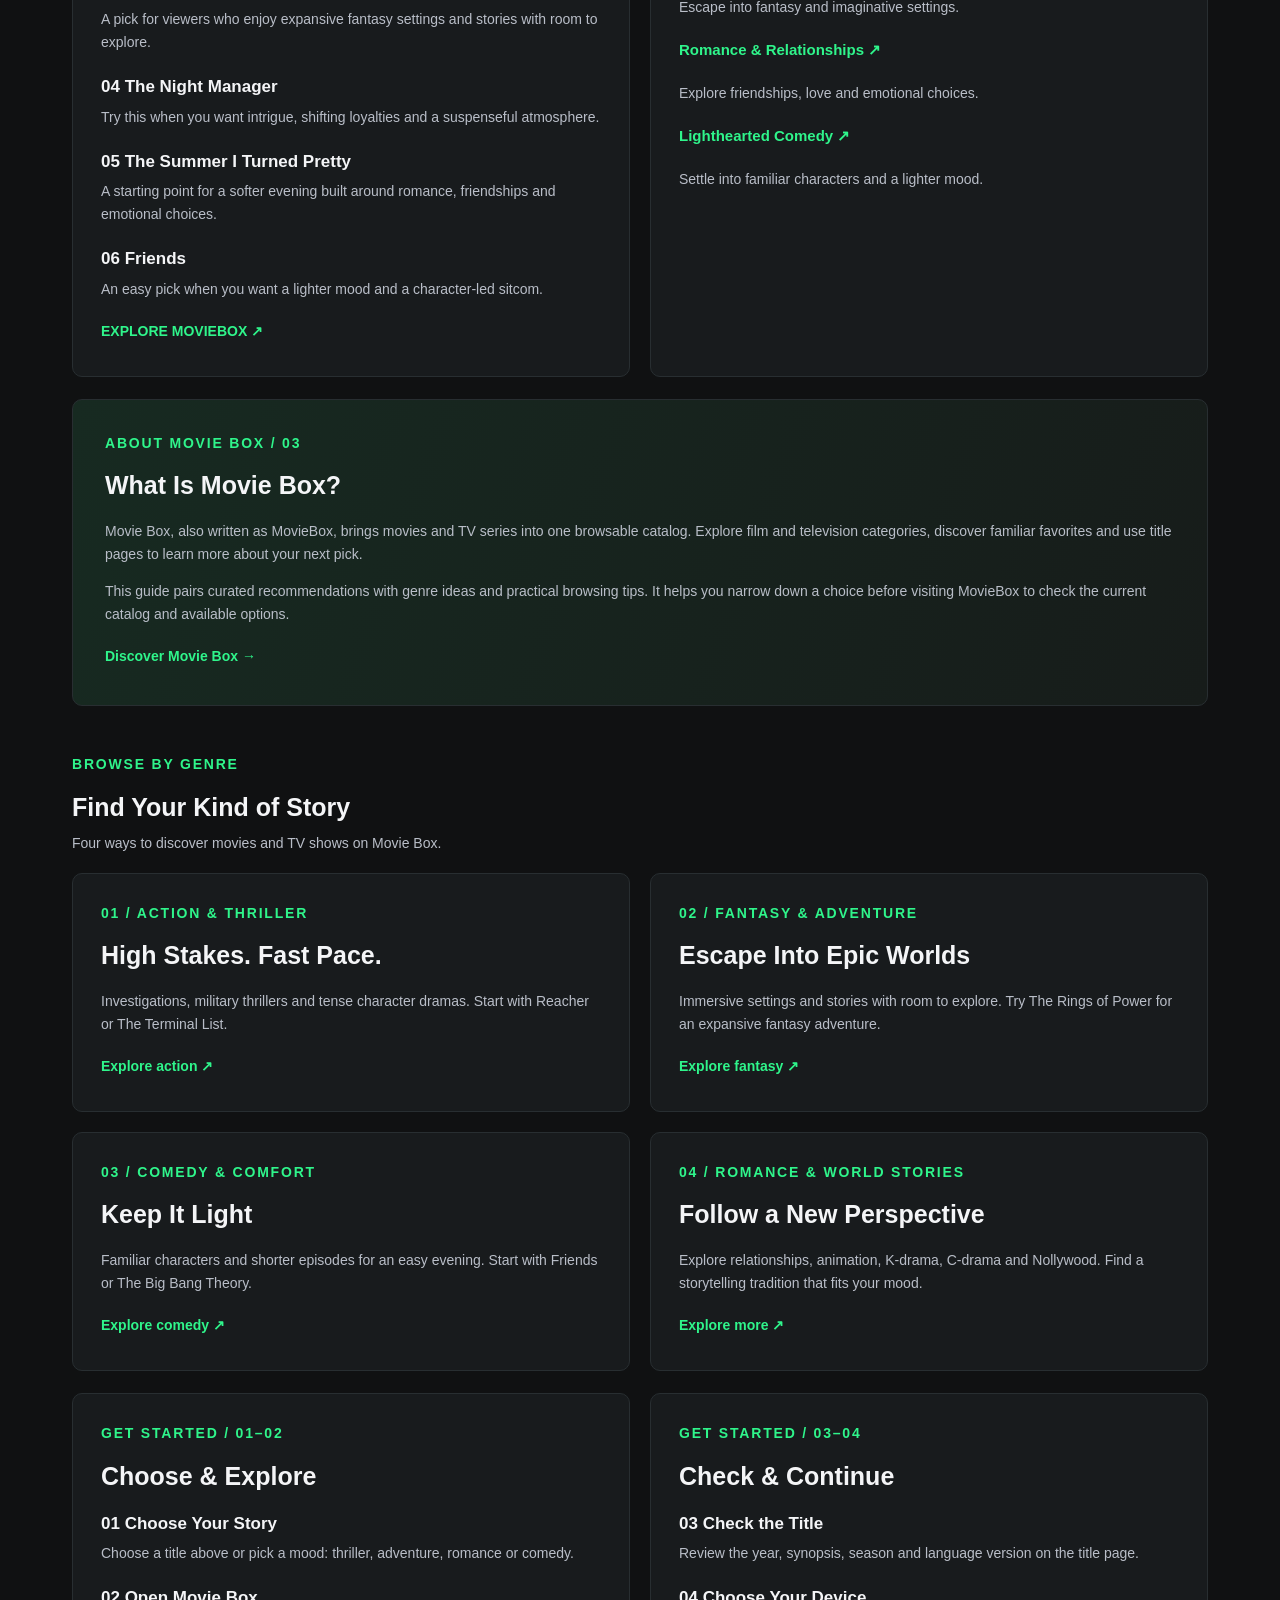
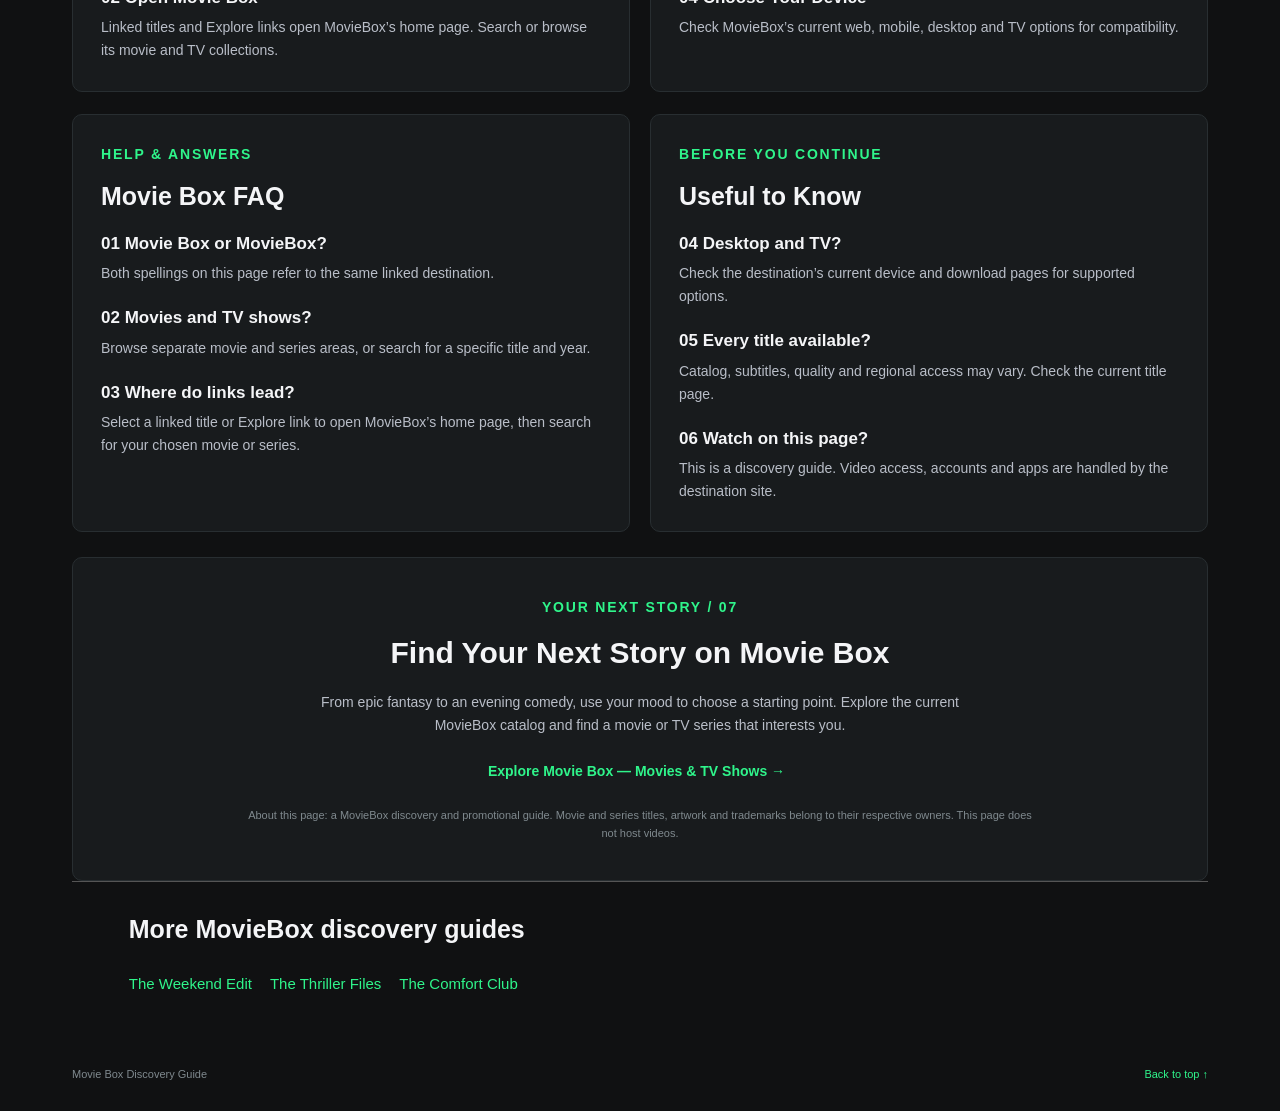
==== commit eea28c52: "Add three distinct MovieBox discovery pages with campaign tracking" ====
--- a/index.html
+++ b/index.html
@@ -1 +1,9 @@
-<!doctype html><html lang="en"><head><meta charset="utf-8"><meta name="viewport" content="width=device-width,initial-scale=1"><title>Movie Box Guide | Movies & TV Recommendations</title><meta name="description" content="Discover your next movie or TV show with the Movie Box guide. Explore curated picks across mystery, action, fantasy, romance and comedy."><meta name="keywords" content="movie box, MovieBox, movies, TV shows, recommendations"><meta name="theme-color" content="#101112"><meta property="og:type" content="website"><meta property="og:title" content="Movie Box Guide | Movies & TV Recommendations"><meta property="og:description" content="Six genres. 36 starting points. Find your next story with Movie Box."><meta property="og:url" content="https://ajingyx.github.io/movie-box/"><meta property="og:image" content="https://ajingyx.github.io/movie-box/assets/poster-01.jpg"><link rel="canonical" href="https://ajingyx.github.io/movie-box/"><link rel="icon" href="assets/logo.png"><link rel="stylesheet" href="styles.css"></head><body><a class="skip" href="#main">Skip to content</a><header><div class="shell header-inner"><a class="brand" href="#"><img src="assets/logo.png" alt="MovieBox logo"><span>Movie Box <small>DISCOVERY GUIDE</small></span></a><nav aria-label="Main navigation"><a href="#trending">Watchlist</a><a href="#genres">Genres</a><a href="#faq">FAQ</a></nav></div></header><main id="main" class="shell"><section class="hero"><p class="eyebrow">MOVIE BOX · MOVIES · TV SHOWS</p><h1>Movie Box: discover your next<br><span>movie or TV show.</span></h1><p class="intro">Explore Movie Box recommendations across thrillers, action, fantasy, romance and comedy. Find a story for every kind of evening.</p><a class="cta" href="https://themoviebox.xyz?utm_source=sitesgoogle" target="_blank" rel="sponsored noopener">Explore MovieBox ↗</a><p class="hero-note">36 curated picks · 6 collections · Your next story</p></section><div class="collections"><section class="collection" id="trending" aria-labelledby="trending-title"><div class="row-heading"><h2 id="trending-title">Trending Now</h2><span>01 / COLLECTION</span></div><div class="poster-grid"><article class="poster-card"><img src="assets/poster-01.jpg" alt="Rings of Power poster" width="250" height="375" loading="eager"><a class="poster-title" href="https://themoviebox.xyz?utm_source=sitesgoogle" target="_blank" rel="sponsored noopener">Rings of Power</a></article><article class="poster-card"><img src="assets/poster-02.jpg" alt="Homestead poster" width="250" height="375" loading="eager"><a class="poster-title" href="https://themoviebox.xyz?utm_source=sitesgoogle" target="_blank" rel="sponsored noopener">Homestead</a></article><article class="poster-card"><img src="assets/poster-03.jpg" alt="The Body poster" width="250" height="375" loading="eager"><a class="poster-title" href="https://themoviebox.xyz?utm_source=sitesgoogle" target="_blank" rel="sponsored noopener">The Body</a></article><article class="poster-card"><img src="assets/poster-04.jpg" alt="Black Doves poster" width="250" height="375" loading="eager"><a class="poster-title" href="https://themoviebox.xyz?utm_source=sitesgoogle" target="_blank" rel="sponsored noopener">Black Doves</a></article><article class="poster-card"><img src="assets/poster-05.jpg" alt="All’s Fair poster" width="250" height="375" loading="eager"><a class="poster-title" href="https://themoviebox.xyz?utm_source=sitesgoogle" target="_blank" rel="sponsored noopener">All’s Fair</a></article><article class="poster-card"><img src="assets/poster-06.jpg" alt="The Covenant poster" width="250" height="375" loading="eager"><a class="poster-title" href="https://themoviebox.xyz?utm_source=sitesgoogle" target="_blank" rel="sponsored noopener">The Covenant</a></article></div></section><section class="collection" id="mystery" aria-labelledby="mystery-title"><div class="row-heading"><h2 id="mystery-title">Suspense &amp; Mystery</h2><span>02 / COLLECTION</span></div><div class="poster-grid"><article class="poster-card"><img src="assets/poster-07.jpg" alt="The Day of the Jackal poster" width="250" height="375" loading="lazy"><a class="poster-title" href="https://themoviebox.xyz?utm_source=sitesgoogle" target="_blank" rel="sponsored noopener">The Day of the Jackal</a></article><article class="poster-card"><img src="assets/poster-08.jpg" alt="The Agency poster" width="250" height="375" loading="lazy"><a class="poster-title" href="https://themoviebox.xyz?utm_source=sitesgoogle" target="_blank" rel="sponsored noopener">The Agency</a></article><article class="poster-card"><img src="assets/poster-09.jpg" alt="Hijack poster" width="250" height="375" loading="lazy"><a class="poster-title" href="https://themoviebox.xyz?utm_source=sitesgoogle" target="_blank" rel="sponsored noopener">Hijack</a></article><article class="poster-card"><img src="assets/poster-10.jpg" alt="The Night Manager poster" width="250" height="375" loading="lazy"><a class="poster-title" href="https://themoviebox.xyz?utm_source=sitesgoogle" target="_blank" rel="sponsored noopener">The Night Manager</a></article><article class="poster-card"><img src="assets/poster-11.jpg" alt="The Night Agent poster" width="250" height="375" loading="lazy"><a class="poster-title" href="https://themoviebox.xyz?utm_source=sitesgoogle" target="_blank" rel="sponsored noopener">The Night Agent</a></article><article class="poster-card"><img src="assets/poster-12.jpg" alt="Dark poster" width="250" height="375" loading="lazy"><a class="poster-title" href="https://themoviebox.xyz?utm_source=sitesgoogle" target="_blank" rel="sponsored noopener">Dark</a></article></div></section><section class="collection" id="action" aria-labelledby="action-title"><div class="row-heading"><h2 id="action-title">Action &amp; Adventure</h2><span>03 / COLLECTION</span></div><div class="poster-grid"><article class="poster-card"><img src="assets/poster-13.jpg" alt="Reacher poster" width="250" height="375" loading="lazy"><a class="poster-title" href="https://themoviebox.xyz?utm_source=sitesgoogle" target="_blank" rel="sponsored noopener">Reacher</a></article><article class="poster-card"><img src="assets/poster-14.jpg" alt="Lioness poster" width="250" height="375" loading="lazy"><a class="poster-title" href="https://themoviebox.xyz?utm_source=sitesgoogle" target="_blank" rel="sponsored noopener">Lioness</a></article><article class="poster-card"><img src="assets/poster-15.jpg" alt="Paris Has Fallen poster" width="250" height="375" loading="lazy"><a class="poster-title" href="https://themoviebox.xyz?utm_source=sitesgoogle" target="_blank" rel="sponsored noopener">Paris Has Fallen</a></article><article class="poster-card"><img src="assets/poster-16.jpg" alt="Citadel poster" width="250" height="375" loading="lazy"><a class="poster-title" href="https://themoviebox.xyz?utm_source=sitesgoogle" target="_blank" rel="sponsored noopener">Citadel</a></article><article class="poster-card"><img src="assets/poster-17.jpg" alt="The Terminal List poster" width="250" height="375" loading="lazy"><a class="poster-title" href="https://themoviebox.xyz?utm_source=sitesgoogle" target="_blank" rel="sponsored noopener">The Terminal List</a></article><article class="poster-card"><img src="assets/poster-18.jpg" alt="The Gentlemen poster" width="250" height="375" loading="lazy"><a class="poster-title" href="https://themoviebox.xyz?utm_source=sitesgoogle" target="_blank" rel="sponsored noopener">The Gentlemen</a></article></div></section><section class="collection" id="fantasy" aria-labelledby="fantasy-title"><div class="row-heading"><h2 id="fantasy-title">Fantasy &amp; Sci-Fi</h2><span>04 / COLLECTION</span></div><div class="poster-grid"><article class="poster-card"><img src="assets/poster-19.jpg" alt="Game of Thrones poster" width="250" height="375" loading="lazy"><a class="poster-title" href="https://themoviebox.xyz?utm_source=sitesgoogle" target="_blank" rel="sponsored noopener">Game of Thrones</a></article><article class="poster-card"><img src="assets/poster-20.jpg" alt="House of the Dragon poster" width="250" height="375" loading="lazy"><a class="poster-title" href="https://themoviebox.xyz?utm_source=sitesgoogle" target="_blank" rel="sponsored noopener">House of the Dragon</a></article><article class="poster-card"><img src="assets/poster-21.jpg" alt="The Witcher poster" width="250" height="375" loading="lazy"><a class="poster-title" href="https://themoviebox.xyz?utm_source=sitesgoogle" target="_blank" rel="sponsored noopener">The Witcher</a></article><article class="poster-card"><img src="assets/poster-22.jpg" alt="The Wheel of Time poster" width="250" height="375" loading="lazy"><a class="poster-title" href="https://themoviebox.xyz?utm_source=sitesgoogle" target="_blank" rel="sponsored noopener">The Wheel of Time</a></article><article class="poster-card"><img src="assets/poster-23.jpg" alt="Dune: Prophecy poster" width="250" height="375" loading="lazy"><a class="poster-title" href="https://themoviebox.xyz?utm_source=sitesgoogle" target="_blank" rel="sponsored noopener">Dune: Prophecy</a></article><article class="poster-card"><img src="assets/poster-24.jpg" alt="The Sandman poster" width="250" height="375" loading="lazy"><a class="poster-title" href="https://themoviebox.xyz?utm_source=sitesgoogle" target="_blank" rel="sponsored noopener">The Sandman</a></article></div></section><section class="collection" id="romance" aria-labelledby="romance-title"><div class="row-heading"><h2 id="romance-title">Drama &amp; Romance</h2><span>05 / COLLECTION</span></div><div class="poster-grid"><article class="poster-card"><img src="assets/poster-25.jpg" alt="The Summer I Turned Pretty poster" width="250" height="375" loading="lazy"><a class="poster-title" href="https://themoviebox.xyz?utm_source=sitesgoogle" target="_blank" rel="sponsored noopener">The Summer I Turned Pretty</a></article><article class="poster-card"><img src="assets/poster-26.jpg" alt="Maxton Hall poster" width="250" height="375" loading="lazy"><a class="poster-title" href="https://themoviebox.xyz?utm_source=sitesgoogle" target="_blank" rel="sponsored noopener">Maxton Hall</a></article><article class="poster-card"><img src="assets/poster-27.jpg" alt="XO, Kitty poster" width="250" height="375" loading="lazy"><a class="poster-title" href="https://themoviebox.xyz?utm_source=sitesgoogle" target="_blank" rel="sponsored noopener">XO, Kitty</a></article><article class="poster-card"><img src="assets/poster-28.jpg" alt="Ginny &amp; Georgia poster" width="250" height="375" loading="lazy"><a class="poster-title" href="https://themoviebox.xyz?utm_source=sitesgoogle" target="_blank" rel="sponsored noopener">Ginny &amp; Georgia</a></article><article class="poster-card"><img src="assets/poster-29.jpg" alt="My Life with the Walter Boys poster" width="250" height="375" loading="lazy"><a class="poster-title" href="https://themoviebox.xyz?utm_source=sitesgoogle" target="_blank" rel="sponsored noopener">My Life with the Walter Boys</a></article><article class="poster-card"><img src="assets/poster-30.jpg" alt="Never Have I Ever poster" width="250" height="375" loading="lazy"><a class="poster-title" href="https://themoviebox.xyz?utm_source=sitesgoogle" target="_blank" rel="sponsored noopener">Never Have I Ever</a></article></div></section><section class="collection" id="comedy" aria-labelledby="comedy-title"><div class="row-heading"><h2 id="comedy-title">Comedy Favorites</h2><span>06 / COLLECTION</span></div><div class="poster-grid"><article class="poster-card"><img src="assets/poster-31.jpg" alt="Friends poster" width="250" height="375" loading="lazy"><a class="poster-title" href="https://themoviebox.xyz?utm_source=sitesgoogle" target="_blank" rel="sponsored noopener">Friends</a></article><article class="poster-card"><img src="assets/poster-32.jpg" alt="The Big Bang Theory poster" width="250" height="375" loading="lazy"><a class="poster-title" href="https://themoviebox.xyz?utm_source=sitesgoogle" target="_blank" rel="sponsored noopener">The Big Bang Theory</a></article><article class="poster-card"><img src="assets/poster-33.jpg" alt="Modern Family poster" width="250" height="375" loading="lazy"><a class="poster-title" href="https://themoviebox.xyz?utm_source=sitesgoogle" target="_blank" rel="sponsored noopener">Modern Family</a></article><article class="poster-card"><img src="assets/poster-34.jpg" alt="Young Sheldon poster" width="250" height="375" loading="lazy"><a class="poster-title" href="https://themoviebox.xyz?utm_source=sitesgoogle" target="_blank" rel="sponsored noopener">Young Sheldon</a></article><article class="poster-card"><img src="assets/poster-35.jpg" alt="Abbott Elementary poster" width="250" height="375" loading="lazy"><a class="poster-title" href="https://themoviebox.xyz?utm_source=sitesgoogle" target="_blank" rel="sponsored noopener">Abbott Elementary</a></article><article class="poster-card"><img src="assets/poster-36.jpg" alt="The Office poster" width="250" height="375" loading="lazy"><a class="poster-title" href="https://themoviebox.xyz?utm_source=sitesgoogle" target="_blank" rel="sponsored noopener">The Office</a></article></div></section></div><section class="two-col editorial" id="watchlist"><article class="panel "><p class="eyebrow">THE WATCHLIST / 01</p><h2>What to Watch on Movie Box Tonight</h2><p>Six picks. Six different moods. Find your starting point.</p><h3>01 Reacher</h3><p>A strong starting point when you want a tough lead, an unfolding investigation and plenty of momentum.</p><h3>02 Dark</h3><p>Choose this when you feel like following clues, questioning connections and paying close attention.</p><h3>03 The Rings of Power</h3><p>A pick for viewers who enjoy expansive fantasy settings and stories with room to explore.</p><h3>04 The Night Manager</h3><p>Try this when you want intrigue, shifting loyalties and a suspenseful atmosphere.</p><h3>05 The Summer I Turned Pretty</h3><p>A starting point for a softer evening built around romance, friendships and emotional choices.</p><h3>06 Friends</h3><p>An easy pick when you want a lighter mood and a character-led sitcom.</p><p><a class="text-link" href="https://themoviebox.xyz?utm_source=sitesgoogle" target="_blank" rel="sponsored noopener">EXPLORE MOVIEBOX ↗</a></p></article><article class="panel "><p class="eyebrow">FIND YOUR MOOD / 02</p><h2>Find Your Next Watch by Mood</h2><p>A shortcut to your kind of story.</p><p><a class="mood-link" href="#mystery">Mind-Bending Mysteries ↗</a></p><p>Follow clues and unravel secrets.</p><p><a class="mood-link" href="#action">Fast-Paced Action ↗</a></p><p>Choose high stakes and forward momentum.</p><p><a class="mood-link" href="#fantasy">Epic Worlds ↗</a></p><p>Escape into fantasy and imaginative settings.</p><p><a class="mood-link" href="#romance">Romance &amp; Relationships ↗</a></p><p>Explore friendships, love and emotional choices.</p><p><a class="mood-link" href="#comedy">Lighthearted Comedy ↗</a></p><p>Settle into familiar characters and a lighter mood.</p></article></section><section class="about"><article class="panel "><p class="eyebrow">ABOUT MOVIE BOX / 03</p><h2>What Is Movie Box?</h2><p>Movie Box, also written as MovieBox, brings movies and TV series into one browsable catalog. Explore film and television categories, discover familiar favorites and use title pages to learn more about your next pick.</p><p>This guide pairs curated recommendations with genre ideas and practical browsing tips. It helps you narrow down a choice before visiting MovieBox to check the current catalog and available options.</p><p><a class="text-link" href="https://themoviebox.xyz?utm_source=sitesgoogle" target="_blank" rel="sponsored noopener">Discover Movie Box →</a></p></article></section><section id="genres"><article class="panel section-intro"><p class="eyebrow">BROWSE BY GENRE</p><h2>Find Your Kind of Story</h2><p>Four ways to discover movies and TV shows on Movie Box.</p></article><div class="two-col genre-grid"><article class="panel "><p class="eyebrow">01 / ACTION &amp; THRILLER</p><h2>High Stakes. Fast Pace.</h2><p>Investigations, military thrillers and tense character dramas. Start with Reacher or The Terminal List.</p><p><a class="text-link" href="https://themoviebox.xyz?utm_source=sitesgoogle" target="_blank" rel="sponsored noopener">Explore action ↗</a></p></article><article class="panel "><p class="eyebrow">02 / FANTASY &amp; ADVENTURE</p><h2>Escape Into Epic Worlds</h2><p>Immersive settings and stories with room to explore. Try The Rings of Power for an expansive fantasy adventure.</p><p><a class="text-link" href="https://themoviebox.xyz?utm_source=sitesgoogle" target="_blank" rel="sponsored noopener">Explore fantasy ↗</a></p></article><article class="panel "><p class="eyebrow">03 / COMEDY &amp; COMFORT</p><h2>Keep It Light</h2><p>Familiar characters and shorter episodes for an easy evening. Start with Friends or The Big Bang Theory.</p><p><a class="text-link" href="https://themoviebox.xyz?utm_source=sitesgoogle" target="_blank" rel="sponsored noopener">Explore comedy ↗</a></p></article><article class="panel "><p class="eyebrow">04 / ROMANCE &amp; WORLD STORIES</p><h2>Follow a New Perspective</h2><p>Explore relationships, animation, K-drama, C-drama and Nollywood. Find a storytelling tradition that fits your mood.</p><p><a class="text-link" href="https://themoviebox.xyz?utm_source=sitesgoogle" target="_blank" rel="sponsored noopener">Explore more ↗</a></p></article></div></section><section class="two-col steps"><article class="panel "><p class="eyebrow">GET STARTED / 01–02</p><h2>Choose &amp; Explore</h2><h3>01 Choose Your Story</h3><p>Choose a title above or pick a mood: thriller, adventure, romance or comedy.</p><h3>02 Open Movie Box</h3><p>Linked titles and Explore links open MovieBox’s home page. Search or browse its movie and TV collections.</p></article><article class="panel "><p class="eyebrow">GET STARTED / 03–04</p><h2>Check &amp; Continue</h2><h3>03 Check the Title</h3><p>Review the year, synopsis, season and language version on the title page.</p><h3>04 Choose Your Device</h3><p>Check MovieBox’s current web, mobile, desktop and TV options for compatibility.</p></article></section><section class="two-col faq" id="faq"><article class="panel "><p class="eyebrow">HELP &amp; ANSWERS</p><h2>Movie Box FAQ</h2><h3>01 Movie Box or MovieBox?</h3><p>Both spellings on this page refer to the same linked destination.</p><h3>02 Movies and TV shows?</h3><p>Browse separate movie and series areas, or search for a specific title and year.</p><h3>03 Where do links lead?</h3><p>Select a linked title or Explore link to open MovieBox’s home page, then search for your chosen movie or series.</p></article><article class="panel "><p class="eyebrow">BEFORE YOU CONTINUE</p><h2>Useful to Know</h2><h3>04 Desktop and TV?</h3><p>Check the destination’s current device and download pages for supported options.</p><h3>05 Every title available?</h3><p>Catalog, subtitles, quality and regional access may vary. Check the current title page.</p><h3>06 Watch on this page?</h3><p>This is a discovery guide. Video access, accounts and apps are handled by the destination site.</p></article></section><section class="closing"><article class="panel "><p class="eyebrow">YOUR NEXT STORY / 07</p><h2>Find Your Next Story on Movie Box</h2><p>From epic fantasy to an evening comedy, use your mood to choose a starting point. Explore the current MovieBox catalog and find a movie or TV series that interests you.</p><p><a class="text-link" href="https://themoviebox.xyz?utm_source=sitesgoogle" target="_blank" rel="sponsored noopener">Explore Movie Box — Movies &amp; TV Shows →</a></p><p>About this page: a MovieBox discovery and promotional guide. Movie and series titles, artwork and trademarks belong to their respective owners. This page does not host videos.</p></article></section></main><footer class="shell"><span>Movie Box Discovery Guide</span><a href="#main">Back to top ↑</a></footer></body></html>+<!doctype html><html lang="en"><head>
+<!-- Google tag -->
+<script async src="https://www.googletagmanager.com/gtm.js?id=G-G60GH1EZV3"></script>
+<script>
+  window.dataLayer = window.dataLayer || [];
+  function gtag(){dataLayer.push(arguments);}
+  gtag('js', new Date());
+</script>
+<meta charset="utf-8"><meta name="viewport" content="width=device-width,initial-scale=1"><title>Movie Box Guide | Movies & TV Recommendations</title><meta name="description" content="Discover your next movie or TV show with the Movie Box guide. Explore curated picks across mystery, action, fantasy, romance and comedy."><meta name="keywords" content="movie box, MovieBox, movies, TV shows, recommendations"><meta name="theme-color" content="#101112"><meta property="og:type" content="website"><meta property="og:title" content="Movie Box Guide | Movies & TV Recommendations"><meta property="og:description" content="Six genres. 36 starting points. Find your next story with Movie Box."><meta property="og:url" content="https://ajingyx.github.io/movie-box/"><meta property="og:image" content="https://ajingyx.github.io/movie-box/assets/poster-01.jpg"><link rel="canonical" href="https://ajingyx.github.io/movie-box/"><link rel="icon" href="assets/logo.png"><link rel="stylesheet" href="styles.css"></head><body><a class="skip" href="#main">Skip to content</a><header><div class="shell header-inner"><a class="brand" href="#"><img src="assets/logo.png" alt="MovieBox logo"><span>Movie Box <small>DISCOVERY GUIDE</small></span></a><nav aria-label="Main navigation"><a href="#trending">Watchlist</a><a href="#genres">Genres</a><a href="#faq">FAQ</a></nav></div></header><main id="main" class="shell"><section class="hero"><p class="eyebrow">MOVIE BOX · MOVIES · TV SHOWS</p><h1>Movie Box: discover your next<br><span>movie or TV show.</span></h1><p class="intro">Explore Movie Box recommendations across thrillers, action, fantasy, romance and comedy. Find a story for every kind of evening.</p><a class="cta" href="https://themoviebox.xyz?utm_source=sitesgithub" target="_blank" rel="sponsored noopener">Explore MovieBox ↗</a><p class="hero-note">36 curated picks · 6 collections · Your next story</p></section><div class="collections"><section class="collection" id="trending" aria-labelledby="trending-title"><div class="row-heading"><h2 id="trending-title">Trending Now</h2><span>01 / COLLECTION</span></div><div class="poster-grid"><article class="poster-card"><img src="assets/poster-01.jpg" alt="Rings of Power poster" width="250" height="375" loading="eager"><a class="poster-title" href="https://themoviebox.xyz?utm_source=sitesgithub" target="_blank" rel="sponsored noopener">Rings of Power</a></article><article class="poster-card"><img src="assets/poster-02.jpg" alt="Homestead poster" width="250" height="375" loading="eager"><a class="poster-title" href="https://themoviebox.xyz?utm_source=sitesgithub" target="_blank" rel="sponsored noopener">Homestead</a></article><article class="poster-card"><img src="assets/poster-03.jpg" alt="The Body poster" width="250" height="375" loading="eager"><a class="poster-title" href="https://themoviebox.xyz?utm_source=sitesgithub" target="_blank" rel="sponsored noopener">The Body</a></article><article class="poster-card"><img src="assets/poster-04.jpg" alt="Black Doves poster" width="250" height="375" loading="eager"><a class="poster-title" href="https://themoviebox.xyz?utm_source=sitesgithub" target="_blank" rel="sponsored noopener">Black Doves</a></article><article class="poster-card"><img src="assets/poster-05.jpg" alt="All’s Fair poster" width="250" height="375" loading="eager"><a class="poster-title" href="https://themoviebox.xyz?utm_source=sitesgithub" target="_blank" rel="sponsored noopener">All’s Fair</a></article><article class="poster-card"><img src="assets/poster-06.jpg" alt="The Covenant poster" width="250" height="375" loading="eager"><a class="poster-title" href="https://themoviebox.xyz?utm_source=sitesgithub" target="_blank" rel="sponsored noopener">The Covenant</a></article></div></section><section class="collection" id="mystery" aria-labelledby="mystery-title"><div class="row-heading"><h2 id="mystery-title">Suspense &amp; Mystery</h2><span>02 / COLLECTION</span></div><div class="poster-grid"><article class="poster-card"><img src="assets/poster-07.jpg" alt="The Day of the Jackal poster" width="250" height="375" loading="lazy"><a class="poster-title" href="https://themoviebox.xyz?utm_source=sitesgithub" target="_blank" rel="sponsored noopener">The Day of the Jackal</a></article><article class="poster-card"><img src="assets/poster-08.jpg" alt="The Agency poster" width="250" height="375" loading="lazy"><a class="poster-title" href="https://themoviebox.xyz?utm_source=sitesgithub" target="_blank" rel="sponsored noopener">The Agency</a></article><article class="poster-card"><img src="assets/poster-09.jpg" alt="Hijack poster" width="250" height="375" loading="lazy"><a class="poster-title" href="https://themoviebox.xyz?utm_source=sitesgithub" target="_blank" rel="sponsored noopener">Hijack</a></article><article class="poster-card"><img src="assets/poster-10.jpg" alt="The Night Manager poster" width="250" height="375" loading="lazy"><a class="poster-title" href="https://themoviebox.xyz?utm_source=sitesgithub" target="_blank" rel="sponsored noopener">The Night Manager</a></article><article class="poster-card"><img src="assets/poster-11.jpg" alt="The Night Agent poster" width="250" height="375" loading="lazy"><a class="poster-title" href="https://themoviebox.xyz?utm_source=sitesgithub" target="_blank" rel="sponsored noopener">The Night Agent</a></article><article class="poster-card"><img src="assets/poster-12.jpg" alt="Dark poster" width="250" height="375" loading="lazy"><a class="poster-title" href="https://themoviebox.xyz?utm_source=sitesgithub" target="_blank" rel="sponsored noopener">Dark</a></article></div></section><section class="collection" id="action" aria-labelledby="action-title"><div class="row-heading"><h2 id="action-title">Action &amp; Adventure</h2><span>03 / COLLECTION</span></div><div class="poster-grid"><article class="poster-card"><img src="assets/poster-13.jpg" alt="Reacher poster" width="250" height="375" loading="lazy"><a class="poster-title" href="https://themoviebox.xyz?utm_source=sitesgithub" target="_blank" rel="sponsored noopener">Reacher</a></article><article class="poster-card"><img src="assets/poster-14.jpg" alt="Lioness poster" width="250" height="375" loading="lazy"><a class="poster-title" href="https://themoviebox.xyz?utm_source=sitesgithub" target="_blank" rel="sponsored noopener">Lioness</a></article><article class="poster-card"><img src="assets/poster-15.jpg" alt="Paris Has Fallen poster" width="250" height="375" loading="lazy"><a class="poster-title" href="https://themoviebox.xyz?utm_source=sitesgithub" target="_blank" rel="sponsored noopener">Paris Has Fallen</a></article><article class="poster-card"><img src="assets/poster-16.jpg" alt="Citadel poster" width="250" height="375" loading="lazy"><a class="poster-title" href="https://themoviebox.xyz?utm_source=sitesgithub" target="_blank" rel="sponsored noopener">Citadel</a></article><article class="poster-card"><img src="assets/poster-17.jpg" alt="The Terminal List poster" width="250" height="375" loading="lazy"><a class="poster-title" href="https://themoviebox.xyz?utm_source=sitesgithub" target="_blank" rel="sponsored noopener">The Terminal List</a></article><article class="poster-card"><img src="assets/poster-18.jpg" alt="The Gentlemen poster" width="250" height="375" loading="lazy"><a class="poster-title" href="https://themoviebox.xyz?utm_source=sitesgithub" target="_blank" rel="sponsored noopener">The Gentlemen</a></article></div></section><section class="collection" id="fantasy" aria-labelledby="fantasy-title"><div class="row-heading"><h2 id="fantasy-title">Fantasy &amp; Sci-Fi</h2><span>04 / COLLECTION</span></div><div class="poster-grid"><article class="poster-card"><img src="assets/poster-19.jpg" alt="Game of Thrones poster" width="250" height="375" loading="lazy"><a class="poster-title" href="https://themoviebox.xyz?utm_source=sitesgithub" target="_blank" rel="sponsored noopener">Game of Thrones</a></article><article class="poster-card"><img src="assets/poster-20.jpg" alt="House of the Dragon poster" width="250" height="375" loading="lazy"><a class="poster-title" href="https://themoviebox.xyz?utm_source=sitesgithub" target="_blank" rel="sponsored noopener">House of the Dragon</a></article><article class="poster-card"><img src="assets/poster-21.jpg" alt="The Witcher poster" width="250" height="375" loading="lazy"><a class="poster-title" href="https://themoviebox.xyz?utm_source=sitesgithub" target="_blank" rel="sponsored noopener">The Witcher</a></article><article class="poster-card"><img src="assets/poster-22.jpg" alt="The Wheel of Time poster" width="250" height="375" loading="lazy"><a class="poster-title" href="https://themoviebox.xyz?utm_source=sitesgithub" target="_blank" rel="sponsored noopener">The Wheel of Time</a></article><article class="poster-card"><img src="assets/poster-23.jpg" alt="Dune: Prophecy poster" width="250" height="375" loading="lazy"><a class="poster-title" href="https://themoviebox.xyz?utm_source=sitesgithub" target="_blank" rel="sponsored noopener">Dune: Prophecy</a></article><article class="poster-card"><img src="assets/poster-24.jpg" alt="The Sandman poster" width="250" height="375" loading="lazy"><a class="poster-title" href="https://themoviebox.xyz?utm_source=sitesgithub" target="_blank" rel="sponsored noopener">The Sandman</a></article></div></section><section class="collection" id="romance" aria-labelledby="romance-title"><div class="row-heading"><h2 id="romance-title">Drama &amp; Romance</h2><span>05 / COLLECTION</span></div><div class="poster-grid"><article class="poster-card"><img src="assets/poster-25.jpg" alt="The Summer I Turned Pretty poster" width="250" height="375" loading="lazy"><a class="poster-title" href="https://themoviebox.xyz?utm_source=sitesgithub" target="_blank" rel="sponsored noopener">The Summer I Turned Pretty</a></article><article class="poster-card"><img src="assets/poster-26.jpg" alt="Maxton Hall poster" width="250" height="375" loading="lazy"><a class="poster-title" href="https://themoviebox.xyz?utm_source=sitesgithub" target="_blank" rel="sponsored noopener">Maxton Hall</a></article><article class="poster-card"><img src="assets/poster-27.jpg" alt="XO, Kitty poster" width="250" height="375" loading="lazy"><a class="poster-title" href="https://themoviebox.xyz?utm_source=sitesgithub" target="_blank" rel="sponsored noopener">XO, Kitty</a></article><article class="poster-card"><img src="assets/poster-28.jpg" alt="Ginny &amp; Georgia poster" width="250" height="375" loading="lazy"><a class="poster-title" href="https://themoviebox.xyz?utm_source=sitesgithub" target="_blank" rel="sponsored noopener">Ginny &amp; Georgia</a></article><article class="poster-card"><img src="assets/poster-29.jpg" alt="My Life with the Walter Boys poster" width="250" height="375" loading="lazy"><a class="poster-title" href="https://themoviebox.xyz?utm_source=sitesgithub" target="_blank" rel="sponsored noopener">My Life with the Walter Boys</a></article><article class="poster-card"><img src="assets/poster-30.jpg" alt="Never Have I Ever poster" width="250" height="375" loading="lazy"><a class="poster-title" href="https://themoviebox.xyz?utm_source=sitesgithub" target="_blank" rel="sponsored noopener">Never Have I Ever</a></article></div></section><section class="collection" id="comedy" aria-labelledby="comedy-title"><div class="row-heading"><h2 id="comedy-title">Comedy Favorites</h2><span>06 / COLLECTION</span></div><div class="poster-grid"><article class="poster-card"><img src="assets/poster-31.jpg" alt="Friends poster" width="250" height="375" loading="lazy"><a class="poster-title" href="https://themoviebox.xyz?utm_source=sitesgithub" target="_blank" rel="sponsored noopener">Friends</a></article><article class="poster-card"><img src="assets/poster-32.jpg" alt="The Big Bang Theory poster" width="250" height="375" loading="lazy"><a class="poster-title" href="https://themoviebox.xyz?utm_source=sitesgithub" target="_blank" rel="sponsored noopener">The Big Bang Theory</a></article><article class="poster-card"><img src="assets/poster-33.jpg" alt="Modern Family poster" width="250" height="375" loading="lazy"><a class="poster-title" href="https://themoviebox.xyz?utm_source=sitesgithub" target="_blank" rel="sponsored noopener">Modern Family</a></article><article class="poster-card"><img src="assets/poster-34.jpg" alt="Young Sheldon poster" width="250" height="375" loading="lazy"><a class="poster-title" href="https://themoviebox.xyz?utm_source=sitesgithub" target="_blank" rel="sponsored noopener">Young Sheldon</a></article><article class="poster-card"><img src="assets/poster-35.jpg" alt="Abbott Elementary poster" width="250" height="375" loading="lazy"><a class="poster-title" href="https://themoviebox.xyz?utm_source=sitesgithub" target="_blank" rel="sponsored noopener">Abbott Elementary</a></article><article class="poster-card"><img src="assets/poster-36.jpg" alt="The Office poster" width="250" height="375" loading="lazy"><a class="poster-title" href="https://themoviebox.xyz?utm_source=sitesgithub" target="_blank" rel="sponsored noopener">The Office</a></article></div></section></div><section class="two-col editorial" id="watchlist"><article class="panel "><p class="eyebrow">THE WATCHLIST / 01</p><h2>What to Watch on Movie Box Tonight</h2><p>Six picks. Six different moods. Find your starting point.</p><h3>01 Reacher</h3><p>A strong starting point when you want a tough lead, an unfolding investigation and plenty of momentum.</p><h3>02 Dark</h3><p>Choose this when you feel like following clues, questioning connections and paying close attention.</p><h3>03 The Rings of Power</h3><p>A pick for viewers who enjoy expansive fantasy settings and stories with room to explore.</p><h3>04 The Night Manager</h3><p>Try this when you want intrigue, shifting loyalties and a suspenseful atmosphere.</p><h3>05 The Summer I Turned Pretty</h3><p>A starting point for a softer evening built around romance, friendships and emotional choices.</p><h3>06 Friends</h3><p>An easy pick when you want a lighter mood and a character-led sitcom.</p><p><a class="text-link" href="https://themoviebox.xyz?utm_source=sitesgithub" target="_blank" rel="sponsored noopener">EXPLORE MOVIEBOX ↗</a></p></article><article class="panel "><p class="eyebrow">FIND YOUR MOOD / 02</p><h2>Find Your Next Watch by Mood</h2><p>A shortcut to your kind of story.</p><p><a class="mood-link" href="#mystery">Mind-Bending Mysteries ↗</a></p><p>Follow clues and unravel secrets.</p><p><a class="mood-link" href="#action">Fast-Paced Action ↗</a></p><p>Choose high stakes and forward momentum.</p><p><a class="mood-link" href="#fantasy">Epic Worlds ↗</a></p><p>Escape into fantasy and imaginative settings.</p><p><a class="mood-link" href="#romance">Romance &amp; Relationships ↗</a></p><p>Explore friendships, love and emotional choices.</p><p><a class="mood-link" href="#comedy">Lighthearted Comedy ↗</a></p><p>Settle into familiar characters and a lighter mood.</p></article></section><section class="about"><article class="panel "><p class="eyebrow">ABOUT MOVIE BOX / 03</p><h2>What Is Movie Box?</h2><p>Movie Box, also written as MovieBox, brings movies and TV series into one browsable catalog. Explore film and television categories, discover familiar favorites and use title pages to learn more about your next pick.</p><p>This guide pairs curated recommendations with genre ideas and practical browsing tips. It helps you narrow down a choice before visiting MovieBox to check the current catalog and available options.</p><p><a class="text-link" href="https://themoviebox.xyz?utm_source=sitesgithub" target="_blank" rel="sponsored noopener">Discover Movie Box →</a></p></article></section><section id="genres"><article class="panel section-intro"><p class="eyebrow">BROWSE BY GENRE</p><h2>Find Your Kind of Story</h2><p>Four ways to discover movies and TV shows on Movie Box.</p></article><div class="two-col genre-grid"><article class="panel "><p class="eyebrow">01 / ACTION &amp; THRILLER</p><h2>High Stakes. Fast Pace.</h2><p>Investigations, military thrillers and tense character dramas. Start with Reacher or The Terminal List.</p><p><a class="text-link" href="https://themoviebox.xyz?utm_source=sitesgithub" target="_blank" rel="sponsored noopener">Explore action ↗</a></p></article><article class="panel "><p class="eyebrow">02 / FANTASY &amp; ADVENTURE</p><h2>Escape Into Epic Worlds</h2><p>Immersive settings and stories with room to explore. Try The Rings of Power for an expansive fantasy adventure.</p><p><a class="text-link" href="https://themoviebox.xyz?utm_source=sitesgithub" target="_blank" rel="sponsored noopener">Explore fantasy ↗</a></p></article><article class="panel "><p class="eyebrow">03 / COMEDY &amp; COMFORT</p><h2>Keep It Light</h2><p>Familiar characters and shorter episodes for an easy evening. Start with Friends or The Big Bang Theory.</p><p><a class="text-link" href="https://themoviebox.xyz?utm_source=sitesgithub" target="_blank" rel="sponsored noopener">Explore comedy ↗</a></p></article><article class="panel "><p class="eyebrow">04 / ROMANCE &amp; WORLD STORIES</p><h2>Follow a New Perspective</h2><p>Explore relationships, animation, K-drama, C-drama and Nollywood. Find a storytelling tradition that fits your mood.</p><p><a class="text-link" href="https://themoviebox.xyz?utm_source=sitesgithub" target="_blank" rel="sponsored noopener">Explore more ↗</a></p></article></div></section><section class="two-col steps"><article class="panel "><p class="eyebrow">GET STARTED / 01–02</p><h2>Choose &amp; Explore</h2><h3>01 Choose Your Story</h3><p>Choose a title above or pick a mood: thriller, adventure, romance or comedy.</p><h3>02 Open Movie Box</h3><p>Linked titles and Explore links open MovieBox’s home page. Search or browse its movie and TV collections.</p></article><article class="panel "><p class="eyebrow">GET STARTED / 03–04</p><h2>Check &amp; Continue</h2><h3>03 Check the Title</h3><p>Review the year, synopsis, season and language version on the title page.</p><h3>04 Choose Your Device</h3><p>Check MovieBox’s current web, mobile, desktop and TV options for compatibility.</p></article></section><section class="two-col faq" id="faq"><article class="panel "><p class="eyebrow">HELP &amp; ANSWERS</p><h2>Movie Box FAQ</h2><h3>01 Movie Box or MovieBox?</h3><p>Both spellings on this page refer to the same linked destination.</p><h3>02 Movies and TV shows?</h3><p>Browse separate movie and series areas, or search for a specific title and year.</p><h3>03 Where do links lead?</h3><p>Select a linked title or Explore link to open MovieBox’s home page, then search for your chosen movie or series.</p></article><article class="panel "><p class="eyebrow">BEFORE YOU CONTINUE</p><h2>Useful to Know</h2><h3>04 Desktop and TV?</h3><p>Check the destination’s current device and download pages for supported options.</p><h3>05 Every title available?</h3><p>Catalog, subtitles, quality and regional access may vary. Check the current title page.</p><h3>06 Watch on this page?</h3><p>This is a discovery guide. Video access, accounts and apps are handled by the destination site.</p></article></section><section class="closing"><article class="panel "><p class="eyebrow">YOUR NEXT STORY / 07</p><h2>Find Your Next Story on Movie Box</h2><p>From epic fantasy to an evening comedy, use your mood to choose a starting point. Explore the current MovieBox catalog and find a movie or TV series that interests you.</p><p><a class="text-link" href="https://themoviebox.xyz?utm_source=sitesgithub" target="_blank" rel="sponsored noopener">Explore Movie Box — Movies &amp; TV Shows →</a></p><p>About this page: a MovieBox discovery and promotional guide. Movie and series titles, artwork and trademarks belong to their respective owners. This page does not host videos.</p></article></section><section id="new-editions" style="padding:32px 5%;border-top:1px solid #555"><h2>More MovieBox discovery guides</h2><a href="moviebox-weekend/" style="display:inline-block;margin:8px 18px 8px 0">The Weekend Edit</a><a href="moviebox-thriller/" style="display:inline-block;margin:8px 18px 8px 0">The Thriller Files</a><a href="moviebox-comfort/" style="display:inline-block;margin:8px 18px 8px 0">The Comfort Club</a></section></main><footer class="shell"><span>Movie Box Discovery Guide</span><a href="#main">Back to top ↑</a></footer></body></html>
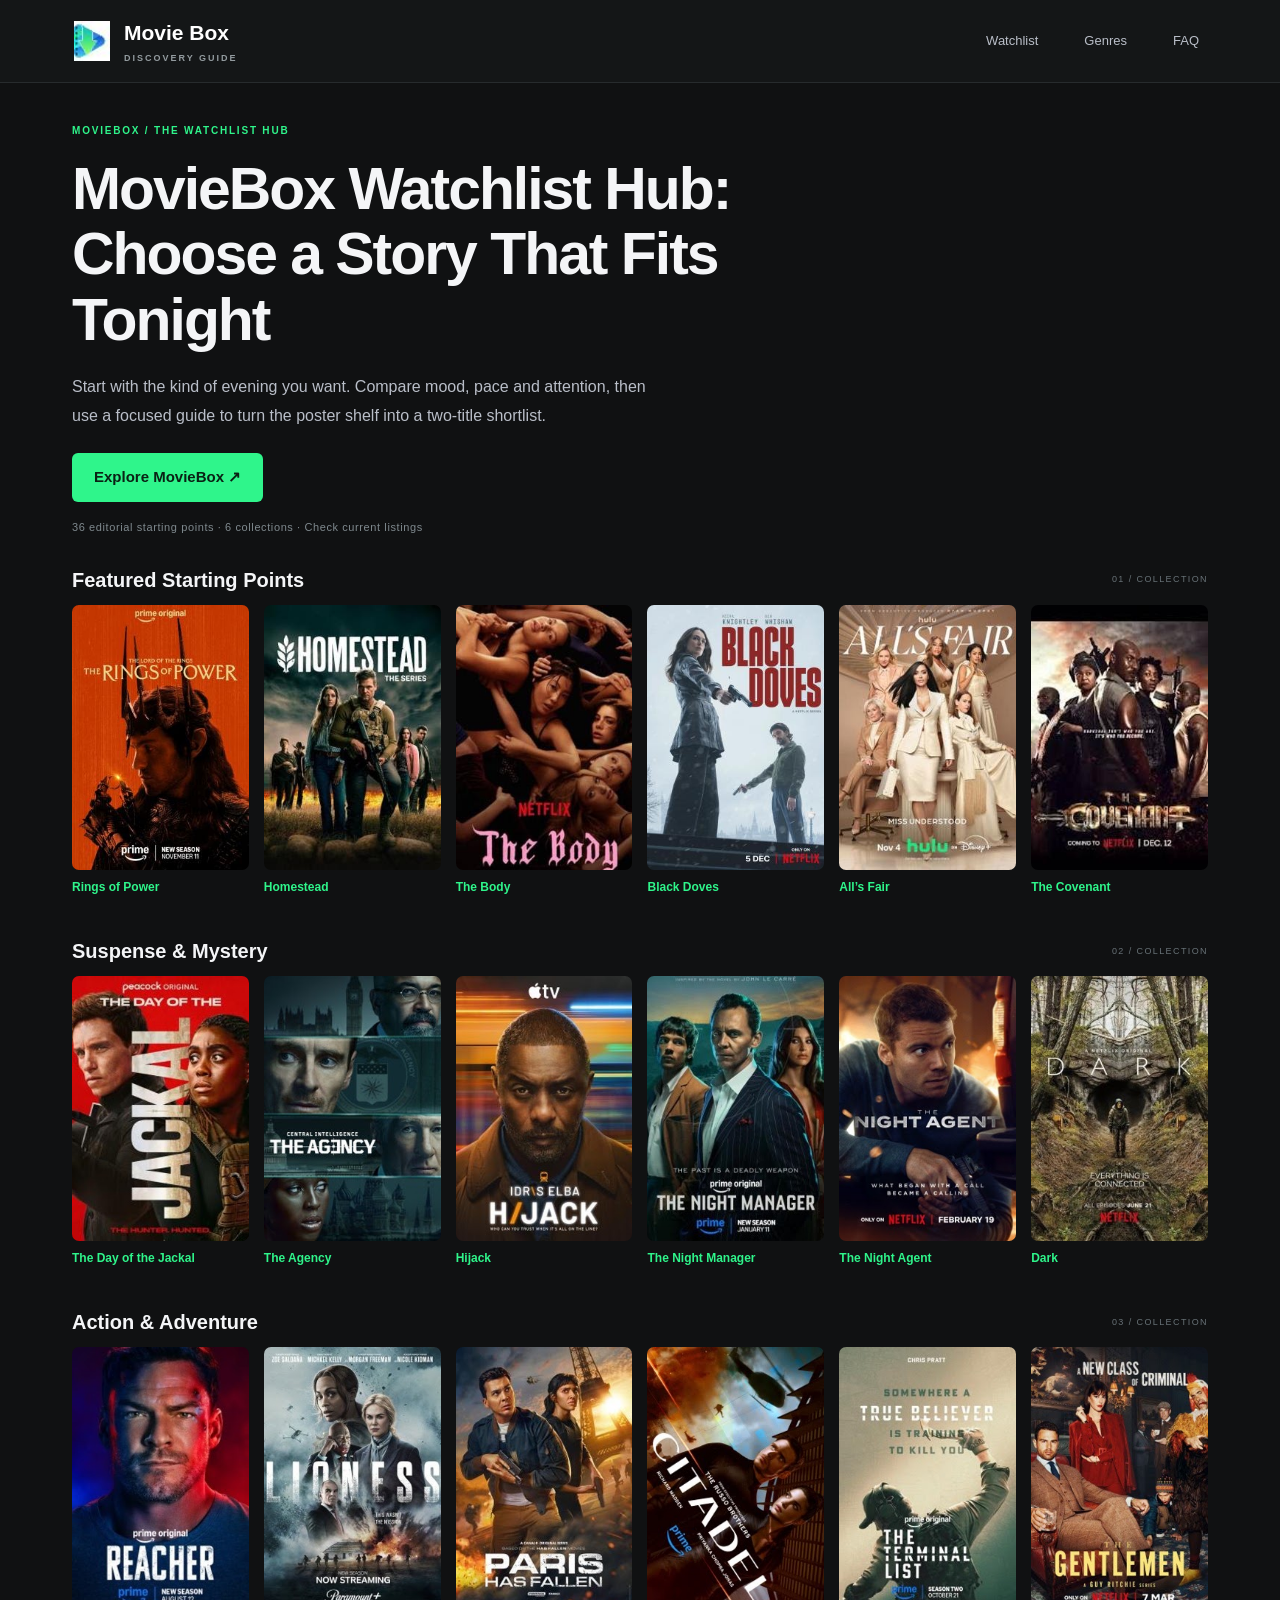
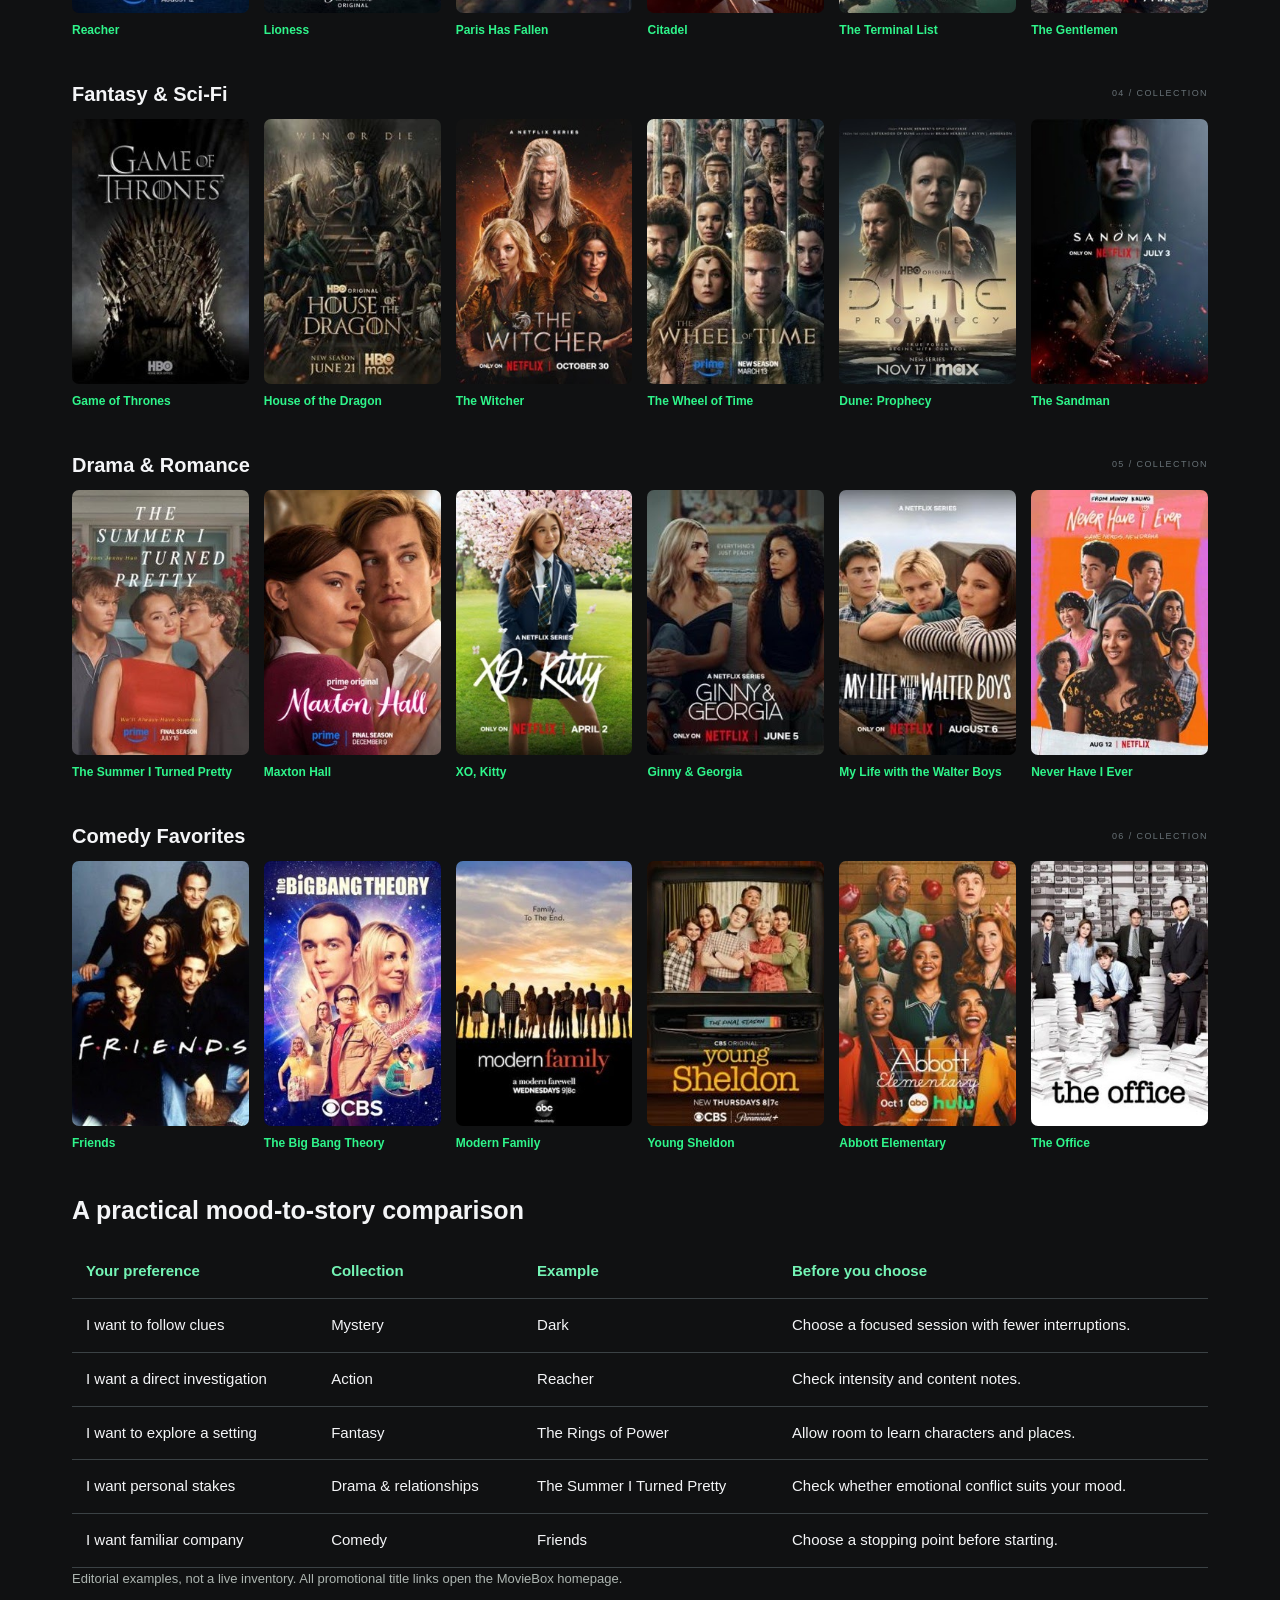
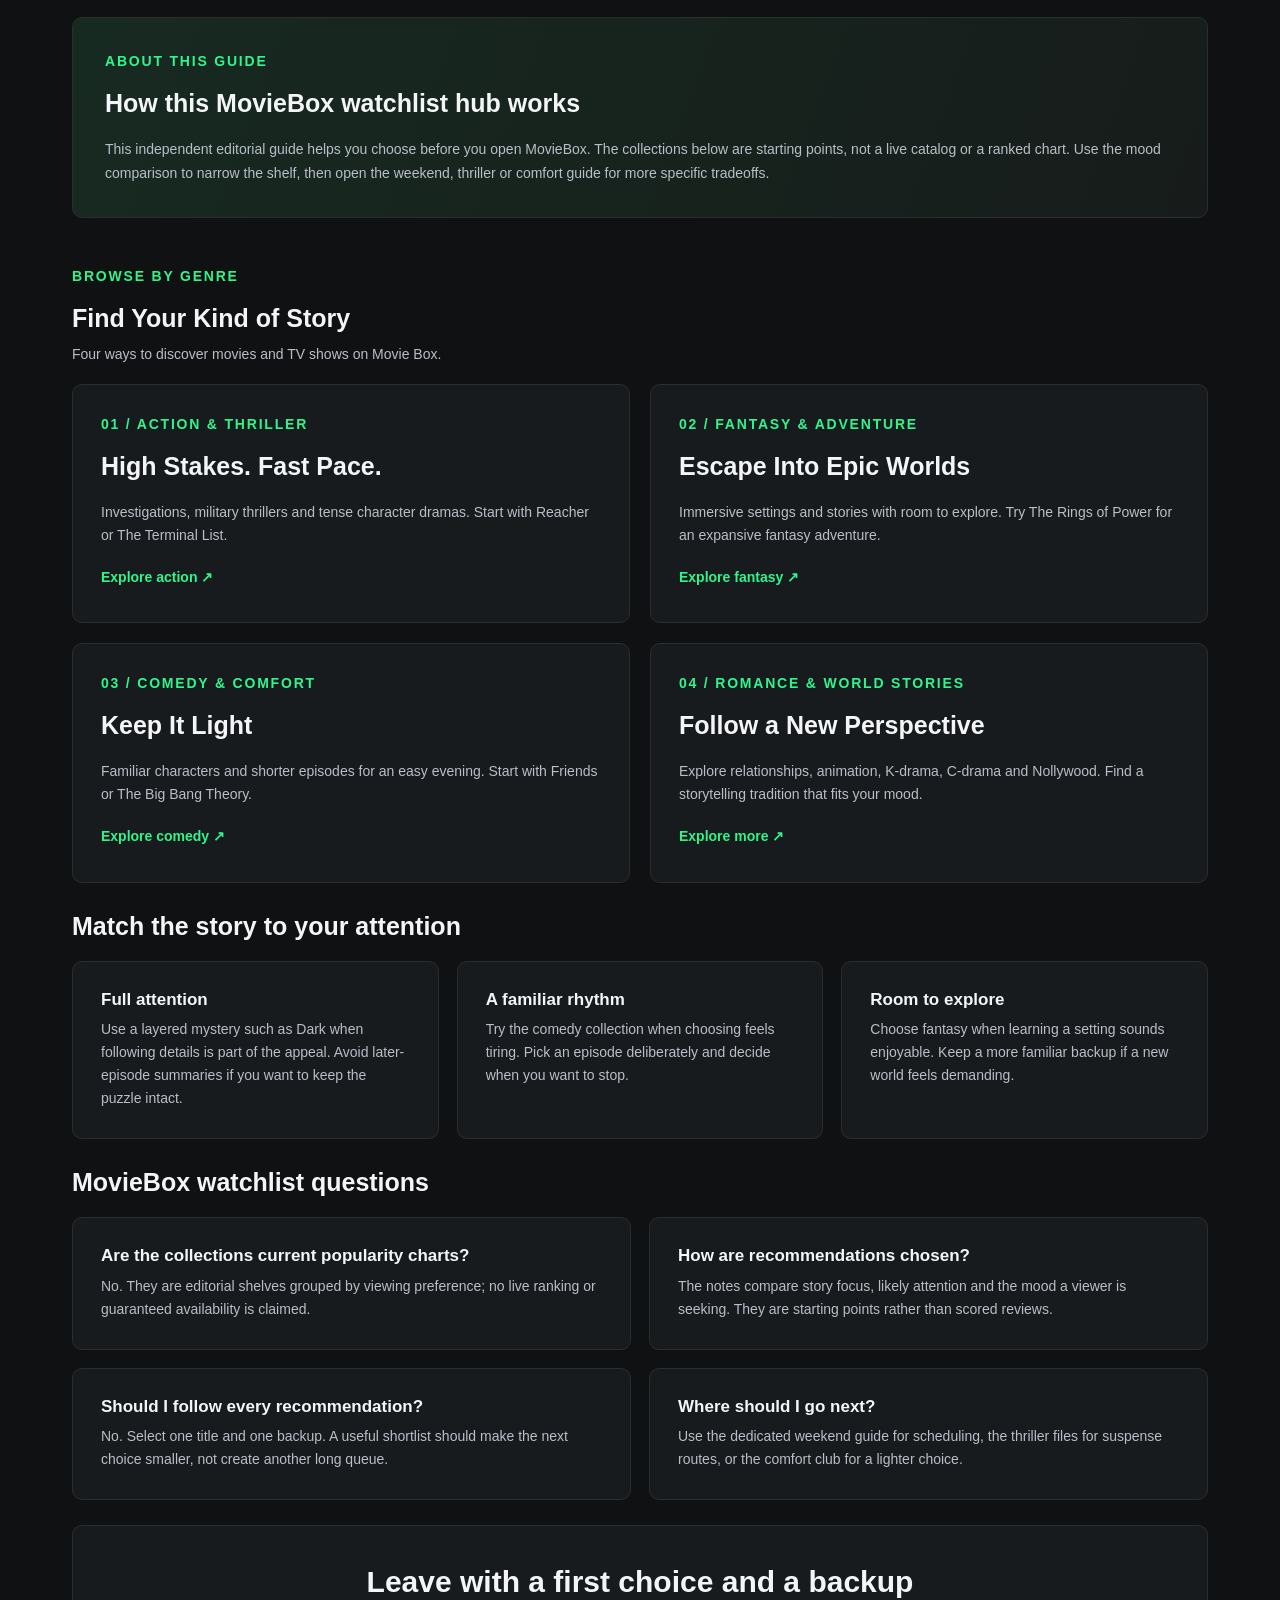
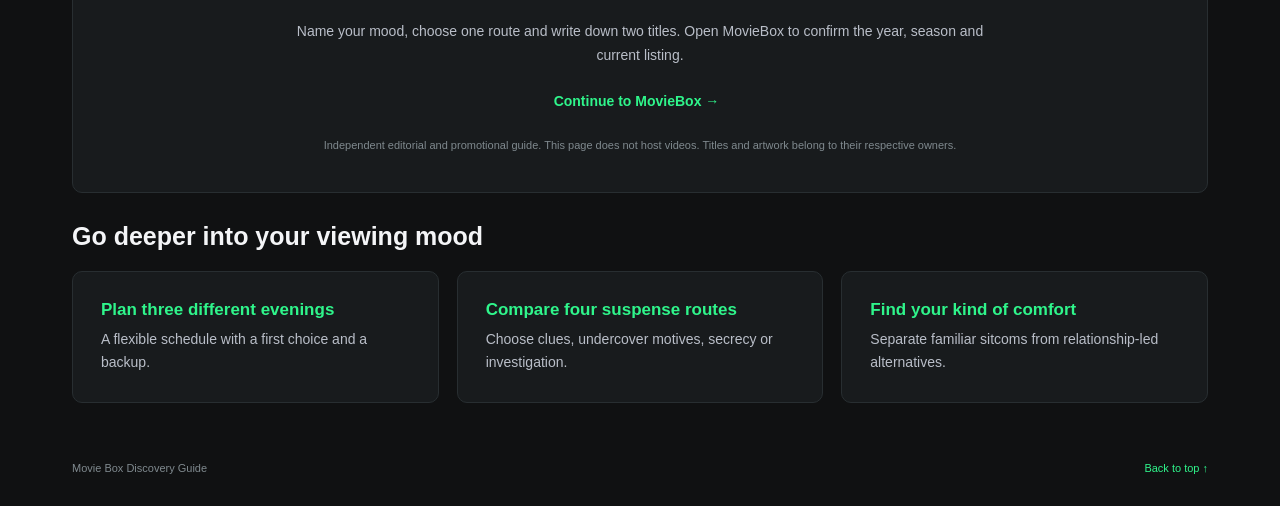
==== commit 8305f854: "Give MovieBox guides distinct editorial content and improve mobile browsing" ====
--- a/index.html
+++ b/index.html
@@ -1,9 +1,10 @@
 <!doctype html><html lang="en"><head>
 <!-- Google tag -->
-<script async src="https://www.googletagmanager.com/gtm.js?id=G-G60GH1EZV3"></script>
+<script async src="https://www.googletagmanager.com/gtag/js?id=G-G60GH1EZV3"></script>
 <script>
   window.dataLayer = window.dataLayer || [];
   function gtag(){dataLayer.push(arguments);}
   gtag('js', new Date());
+  gtag('config', 'G-G60GH1EZV3');
 </script>
-<meta charset="utf-8"><meta name="viewport" content="width=device-width,initial-scale=1"><title>Movie Box Guide | Movies & TV Recommendations</title><meta name="description" content="Discover your next movie or TV show with the Movie Box guide. Explore curated picks across mystery, action, fantasy, romance and comedy."><meta name="keywords" content="movie box, MovieBox, movies, TV shows, recommendations"><meta name="theme-color" content="#101112"><meta property="og:type" content="website"><meta property="og:title" content="Movie Box Guide | Movies & TV Recommendations"><meta property="og:description" content="Six genres. 36 starting points. Find your next story with Movie Box."><meta property="og:url" content="https://ajingyx.github.io/movie-box/"><meta property="og:image" content="https://ajingyx.github.io/movie-box/assets/poster-01.jpg"><link rel="canonical" href="https://ajingyx.github.io/movie-box/"><link rel="icon" href="assets/logo.png"><link rel="stylesheet" href="styles.css"></head><body><a class="skip" href="#main">Skip to content</a><header><div class="shell header-inner"><a class="brand" href="#"><img src="assets/logo.png" alt="MovieBox logo"><span>Movie Box <small>DISCOVERY GUIDE</small></span></a><nav aria-label="Main navigation"><a href="#trending">Watchlist</a><a href="#genres">Genres</a><a href="#faq">FAQ</a></nav></div></header><main id="main" class="shell"><section class="hero"><p class="eyebrow">MOVIE BOX · MOVIES · TV SHOWS</p><h1>Movie Box: discover your next<br><span>movie or TV show.</span></h1><p class="intro">Explore Movie Box recommendations across thrillers, action, fantasy, romance and comedy. Find a story for every kind of evening.</p><a class="cta" href="https://themoviebox.xyz?utm_source=sitesgithub" target="_blank" rel="sponsored noopener">Explore MovieBox ↗</a><p class="hero-note">36 curated picks · 6 collections · Your next story</p></section><div class="collections"><section class="collection" id="trending" aria-labelledby="trending-title"><div class="row-heading"><h2 id="trending-title">Trending Now</h2><span>01 / COLLECTION</span></div><div class="poster-grid"><article class="poster-card"><img src="assets/poster-01.jpg" alt="Rings of Power poster" width="250" height="375" loading="eager"><a class="poster-title" href="https://themoviebox.xyz?utm_source=sitesgithub" target="_blank" rel="sponsored noopener">Rings of Power</a></article><article class="poster-card"><img src="assets/poster-02.jpg" alt="Homestead poster" width="250" height="375" loading="eager"><a class="poster-title" href="https://themoviebox.xyz?utm_source=sitesgithub" target="_blank" rel="sponsored noopener">Homestead</a></article><article class="poster-card"><img src="assets/poster-03.jpg" alt="The Body poster" width="250" height="375" loading="eager"><a class="poster-title" href="https://themoviebox.xyz?utm_source=sitesgithub" target="_blank" rel="sponsored noopener">The Body</a></article><article class="poster-card"><img src="assets/poster-04.jpg" alt="Black Doves poster" width="250" height="375" loading="eager"><a class="poster-title" href="https://themoviebox.xyz?utm_source=sitesgithub" target="_blank" rel="sponsored noopener">Black Doves</a></article><article class="poster-card"><img src="assets/poster-05.jpg" alt="All’s Fair poster" width="250" height="375" loading="eager"><a class="poster-title" href="https://themoviebox.xyz?utm_source=sitesgithub" target="_blank" rel="sponsored noopener">All’s Fair</a></article><article class="poster-card"><img src="assets/poster-06.jpg" alt="The Covenant poster" width="250" height="375" loading="eager"><a class="poster-title" href="https://themoviebox.xyz?utm_source=sitesgithub" target="_blank" rel="sponsored noopener">The Covenant</a></article></div></section><section class="collection" id="mystery" aria-labelledby="mystery-title"><div class="row-heading"><h2 id="mystery-title">Suspense &amp; Mystery</h2><span>02 / COLLECTION</span></div><div class="poster-grid"><article class="poster-card"><img src="assets/poster-07.jpg" alt="The Day of the Jackal poster" width="250" height="375" loading="lazy"><a class="poster-title" href="https://themoviebox.xyz?utm_source=sitesgithub" target="_blank" rel="sponsored noopener">The Day of the Jackal</a></article><article class="poster-card"><img src="assets/poster-08.jpg" alt="The Agency poster" width="250" height="375" loading="lazy"><a class="poster-title" href="https://themoviebox.xyz?utm_source=sitesgithub" target="_blank" rel="sponsored noopener">The Agency</a></article><article class="poster-card"><img src="assets/poster-09.jpg" alt="Hijack poster" width="250" height="375" loading="lazy"><a class="poster-title" href="https://themoviebox.xyz?utm_source=sitesgithub" target="_blank" rel="sponsored noopener">Hijack</a></article><article class="poster-card"><img src="assets/poster-10.jpg" alt="The Night Manager poster" width="250" height="375" loading="lazy"><a class="poster-title" href="https://themoviebox.xyz?utm_source=sitesgithub" target="_blank" rel="sponsored noopener">The Night Manager</a></article><article class="poster-card"><img src="assets/poster-11.jpg" alt="The Night Agent poster" width="250" height="375" loading="lazy"><a class="poster-title" href="https://themoviebox.xyz?utm_source=sitesgithub" target="_blank" rel="sponsored noopener">The Night Agent</a></article><article class="poster-card"><img src="assets/poster-12.jpg" alt="Dark poster" width="250" height="375" loading="lazy"><a class="poster-title" href="https://themoviebox.xyz?utm_source=sitesgithub" target="_blank" rel="sponsored noopener">Dark</a></article></div></section><section class="collection" id="action" aria-labelledby="action-title"><div class="row-heading"><h2 id="action-title">Action &amp; Adventure</h2><span>03 / COLLECTION</span></div><div class="poster-grid"><article class="poster-card"><img src="assets/poster-13.jpg" alt="Reacher poster" width="250" height="375" loading="lazy"><a class="poster-title" href="https://themoviebox.xyz?utm_source=sitesgithub" target="_blank" rel="sponsored noopener">Reacher</a></article><article class="poster-card"><img src="assets/poster-14.jpg" alt="Lioness poster" width="250" height="375" loading="lazy"><a class="poster-title" href="https://themoviebox.xyz?utm_source=sitesgithub" target="_blank" rel="sponsored noopener">Lioness</a></article><article class="poster-card"><img src="assets/poster-15.jpg" alt="Paris Has Fallen poster" width="250" height="375" loading="lazy"><a class="poster-title" href="https://themoviebox.xyz?utm_source=sitesgithub" target="_blank" rel="sponsored noopener">Paris Has Fallen</a></article><article class="poster-card"><img src="assets/poster-16.jpg" alt="Citadel poster" width="250" height="375" loading="lazy"><a class="poster-title" href="https://themoviebox.xyz?utm_source=sitesgithub" target="_blank" rel="sponsored noopener">Citadel</a></article><article class="poster-card"><img src="assets/poster-17.jpg" alt="The Terminal List poster" width="250" height="375" loading="lazy"><a class="poster-title" href="https://themoviebox.xyz?utm_source=sitesgithub" target="_blank" rel="sponsored noopener">The Terminal List</a></article><article class="poster-card"><img src="assets/poster-18.jpg" alt="The Gentlemen poster" width="250" height="375" loading="lazy"><a class="poster-title" href="https://themoviebox.xyz?utm_source=sitesgithub" target="_blank" rel="sponsored noopener">The Gentlemen</a></article></div></section><section class="collection" id="fantasy" aria-labelledby="fantasy-title"><div class="row-heading"><h2 id="fantasy-title">Fantasy &amp; Sci-Fi</h2><span>04 / COLLECTION</span></div><div class="poster-grid"><article class="poster-card"><img src="assets/poster-19.jpg" alt="Game of Thrones poster" width="250" height="375" loading="lazy"><a class="poster-title" href="https://themoviebox.xyz?utm_source=sitesgithub" target="_blank" rel="sponsored noopener">Game of Thrones</a></article><article class="poster-card"><img src="assets/poster-20.jpg" alt="House of the Dragon poster" width="250" height="375" loading="lazy"><a class="poster-title" href="https://themoviebox.xyz?utm_source=sitesgithub" target="_blank" rel="sponsored noopener">House of the Dragon</a></article><article class="poster-card"><img src="assets/poster-21.jpg" alt="The Witcher poster" width="250" height="375" loading="lazy"><a class="poster-title" href="https://themoviebox.xyz?utm_source=sitesgithub" target="_blank" rel="sponsored noopener">The Witcher</a></article><article class="poster-card"><img src="assets/poster-22.jpg" alt="The Wheel of Time poster" width="250" height="375" loading="lazy"><a class="poster-title" href="https://themoviebox.xyz?utm_source=sitesgithub" target="_blank" rel="sponsored noopener">The Wheel of Time</a></article><article class="poster-card"><img src="assets/poster-23.jpg" alt="Dune: Prophecy poster" width="250" height="375" loading="lazy"><a class="poster-title" href="https://themoviebox.xyz?utm_source=sitesgithub" target="_blank" rel="sponsored noopener">Dune: Prophecy</a></article><article class="poster-card"><img src="assets/poster-24.jpg" alt="The Sandman poster" width="250" height="375" loading="lazy"><a class="poster-title" href="https://themoviebox.xyz?utm_source=sitesgithub" target="_blank" rel="sponsored noopener">The Sandman</a></article></div></section><section class="collection" id="romance" aria-labelledby="romance-title"><div class="row-heading"><h2 id="romance-title">Drama &amp; Romance</h2><span>05 / COLLECTION</span></div><div class="poster-grid"><article class="poster-card"><img src="assets/poster-25.jpg" alt="The Summer I Turned Pretty poster" width="250" height="375" loading="lazy"><a class="poster-title" href="https://themoviebox.xyz?utm_source=sitesgithub" target="_blank" rel="sponsored noopener">The Summer I Turned Pretty</a></article><article class="poster-card"><img src="assets/poster-26.jpg" alt="Maxton Hall poster" width="250" height="375" loading="lazy"><a class="poster-title" href="https://themoviebox.xyz?utm_source=sitesgithub" target="_blank" rel="sponsored noopener">Maxton Hall</a></article><article class="poster-card"><img src="assets/poster-27.jpg" alt="XO, Kitty poster" width="250" height="375" loading="lazy"><a class="poster-title" href="https://themoviebox.xyz?utm_source=sitesgithub" target="_blank" rel="sponsored noopener">XO, Kitty</a></article><article class="poster-card"><img src="assets/poster-28.jpg" alt="Ginny &amp; Georgia poster" width="250" height="375" loading="lazy"><a class="poster-title" href="https://themoviebox.xyz?utm_source=sitesgithub" target="_blank" rel="sponsored noopener">Ginny &amp; Georgia</a></article><article class="poster-card"><img src="assets/poster-29.jpg" alt="My Life with the Walter Boys poster" width="250" height="375" loading="lazy"><a class="poster-title" href="https://themoviebox.xyz?utm_source=sitesgithub" target="_blank" rel="sponsored noopener">My Life with the Walter Boys</a></article><article class="poster-card"><img src="assets/poster-30.jpg" alt="Never Have I Ever poster" width="250" height="375" loading="lazy"><a class="poster-title" href="https://themoviebox.xyz?utm_source=sitesgithub" target="_blank" rel="sponsored noopener">Never Have I Ever</a></article></div></section><section class="collection" id="comedy" aria-labelledby="comedy-title"><div class="row-heading"><h2 id="comedy-title">Comedy Favorites</h2><span>06 / COLLECTION</span></div><div class="poster-grid"><article class="poster-card"><img src="assets/poster-31.jpg" alt="Friends poster" width="250" height="375" loading="lazy"><a class="poster-title" href="https://themoviebox.xyz?utm_source=sitesgithub" target="_blank" rel="sponsored noopener">Friends</a></article><article class="poster-card"><img src="assets/poster-32.jpg" alt="The Big Bang Theory poster" width="250" height="375" loading="lazy"><a class="poster-title" href="https://themoviebox.xyz?utm_source=sitesgithub" target="_blank" rel="sponsored noopener">The Big Bang Theory</a></article><article class="poster-card"><img src="assets/poster-33.jpg" alt="Modern Family poster" width="250" height="375" loading="lazy"><a class="poster-title" href="https://themoviebox.xyz?utm_source=sitesgithub" target="_blank" rel="sponsored noopener">Modern Family</a></article><article class="poster-card"><img src="assets/poster-34.jpg" alt="Young Sheldon poster" width="250" height="375" loading="lazy"><a class="poster-title" href="https://themoviebox.xyz?utm_source=sitesgithub" target="_blank" rel="sponsored noopener">Young Sheldon</a></article><article class="poster-card"><img src="assets/poster-35.jpg" alt="Abbott Elementary poster" width="250" height="375" loading="lazy"><a class="poster-title" href="https://themoviebox.xyz?utm_source=sitesgithub" target="_blank" rel="sponsored noopener">Abbott Elementary</a></article><article class="poster-card"><img src="assets/poster-36.jpg" alt="The Office poster" width="250" height="375" loading="lazy"><a class="poster-title" href="https://themoviebox.xyz?utm_source=sitesgithub" target="_blank" rel="sponsored noopener">The Office</a></article></div></section></div><section class="two-col editorial" id="watchlist"><article class="panel "><p class="eyebrow">THE WATCHLIST / 01</p><h2>What to Watch on Movie Box Tonight</h2><p>Six picks. Six different moods. Find your starting point.</p><h3>01 Reacher</h3><p>A strong starting point when you want a tough lead, an unfolding investigation and plenty of momentum.</p><h3>02 Dark</h3><p>Choose this when you feel like following clues, questioning connections and paying close attention.</p><h3>03 The Rings of Power</h3><p>A pick for viewers who enjoy expansive fantasy settings and stories with room to explore.</p><h3>04 The Night Manager</h3><p>Try this when you want intrigue, shifting loyalties and a suspenseful atmosphere.</p><h3>05 The Summer I Turned Pretty</h3><p>A starting point for a softer evening built around romance, friendships and emotional choices.</p><h3>06 Friends</h3><p>An easy pick when you want a lighter mood and a character-led sitcom.</p><p><a class="text-link" href="https://themoviebox.xyz?utm_source=sitesgithub" target="_blank" rel="sponsored noopener">EXPLORE MOVIEBOX ↗</a></p></article><article class="panel "><p class="eyebrow">FIND YOUR MOOD / 02</p><h2>Find Your Next Watch by Mood</h2><p>A shortcut to your kind of story.</p><p><a class="mood-link" href="#mystery">Mind-Bending Mysteries ↗</a></p><p>Follow clues and unravel secrets.</p><p><a class="mood-link" href="#action">Fast-Paced Action ↗</a></p><p>Choose high stakes and forward momentum.</p><p><a class="mood-link" href="#fantasy">Epic Worlds ↗</a></p><p>Escape into fantasy and imaginative settings.</p><p><a class="mood-link" href="#romance">Romance &amp; Relationships ↗</a></p><p>Explore friendships, love and emotional choices.</p><p><a class="mood-link" href="#comedy">Lighthearted Comedy ↗</a></p><p>Settle into familiar characters and a lighter mood.</p></article></section><section class="about"><article class="panel "><p class="eyebrow">ABOUT MOVIE BOX / 03</p><h2>What Is Movie Box?</h2><p>Movie Box, also written as MovieBox, brings movies and TV series into one browsable catalog. Explore film and television categories, discover familiar favorites and use title pages to learn more about your next pick.</p><p>This guide pairs curated recommendations with genre ideas and practical browsing tips. It helps you narrow down a choice before visiting MovieBox to check the current catalog and available options.</p><p><a class="text-link" href="https://themoviebox.xyz?utm_source=sitesgithub" target="_blank" rel="sponsored noopener">Discover Movie Box →</a></p></article></section><section id="genres"><article class="panel section-intro"><p class="eyebrow">BROWSE BY GENRE</p><h2>Find Your Kind of Story</h2><p>Four ways to discover movies and TV shows on Movie Box.</p></article><div class="two-col genre-grid"><article class="panel "><p class="eyebrow">01 / ACTION &amp; THRILLER</p><h2>High Stakes. Fast Pace.</h2><p>Investigations, military thrillers and tense character dramas. Start with Reacher or The Terminal List.</p><p><a class="text-link" href="https://themoviebox.xyz?utm_source=sitesgithub" target="_blank" rel="sponsored noopener">Explore action ↗</a></p></article><article class="panel "><p class="eyebrow">02 / FANTASY &amp; ADVENTURE</p><h2>Escape Into Epic Worlds</h2><p>Immersive settings and stories with room to explore. Try The Rings of Power for an expansive fantasy adventure.</p><p><a class="text-link" href="https://themoviebox.xyz?utm_source=sitesgithub" target="_blank" rel="sponsored noopener">Explore fantasy ↗</a></p></article><article class="panel "><p class="eyebrow">03 / COMEDY &amp; COMFORT</p><h2>Keep It Light</h2><p>Familiar characters and shorter episodes for an easy evening. Start with Friends or The Big Bang Theory.</p><p><a class="text-link" href="https://themoviebox.xyz?utm_source=sitesgithub" target="_blank" rel="sponsored noopener">Explore comedy ↗</a></p></article><article class="panel "><p class="eyebrow">04 / ROMANCE &amp; WORLD STORIES</p><h2>Follow a New Perspective</h2><p>Explore relationships, animation, K-drama, C-drama and Nollywood. Find a storytelling tradition that fits your mood.</p><p><a class="text-link" href="https://themoviebox.xyz?utm_source=sitesgithub" target="_blank" rel="sponsored noopener">Explore more ↗</a></p></article></div></section><section class="two-col steps"><article class="panel "><p class="eyebrow">GET STARTED / 01–02</p><h2>Choose &amp; Explore</h2><h3>01 Choose Your Story</h3><p>Choose a title above or pick a mood: thriller, adventure, romance or comedy.</p><h3>02 Open Movie Box</h3><p>Linked titles and Explore links open MovieBox’s home page. Search or browse its movie and TV collections.</p></article><article class="panel "><p class="eyebrow">GET STARTED / 03–04</p><h2>Check &amp; Continue</h2><h3>03 Check the Title</h3><p>Review the year, synopsis, season and language version on the title page.</p><h3>04 Choose Your Device</h3><p>Check MovieBox’s current web, mobile, desktop and TV options for compatibility.</p></article></section><section class="two-col faq" id="faq"><article class="panel "><p class="eyebrow">HELP &amp; ANSWERS</p><h2>Movie Box FAQ</h2><h3>01 Movie Box or MovieBox?</h3><p>Both spellings on this page refer to the same linked destination.</p><h3>02 Movies and TV shows?</h3><p>Browse separate movie and series areas, or search for a specific title and year.</p><h3>03 Where do links lead?</h3><p>Select a linked title or Explore link to open MovieBox’s home page, then search for your chosen movie or series.</p></article><article class="panel "><p class="eyebrow">BEFORE YOU CONTINUE</p><h2>Useful to Know</h2><h3>04 Desktop and TV?</h3><p>Check the destination’s current device and download pages for supported options.</p><h3>05 Every title available?</h3><p>Catalog, subtitles, quality and regional access may vary. Check the current title page.</p><h3>06 Watch on this page?</h3><p>This is a discovery guide. Video access, accounts and apps are handled by the destination site.</p></article></section><section class="closing"><article class="panel "><p class="eyebrow">YOUR NEXT STORY / 07</p><h2>Find Your Next Story on Movie Box</h2><p>From epic fantasy to an evening comedy, use your mood to choose a starting point. Explore the current MovieBox catalog and find a movie or TV series that interests you.</p><p><a class="text-link" href="https://themoviebox.xyz?utm_source=sitesgithub" target="_blank" rel="sponsored noopener">Explore Movie Box — Movies &amp; TV Shows →</a></p><p>About this page: a MovieBox discovery and promotional guide. Movie and series titles, artwork and trademarks belong to their respective owners. This page does not host videos.</p></article></section><section id="new-editions" style="padding:32px 5%;border-top:1px solid #555"><h2>More MovieBox discovery guides</h2><a href="moviebox-weekend/" style="display:inline-block;margin:8px 18px 8px 0">The Weekend Edit</a><a href="moviebox-thriller/" style="display:inline-block;margin:8px 18px 8px 0">The Thriller Files</a><a href="moviebox-comfort/" style="display:inline-block;margin:8px 18px 8px 0">The Comfort Club</a></section></main><footer class="shell"><span>Movie Box Discovery Guide</span><a href="#main">Back to top ↑</a></footer></body></html>+<meta charset="utf-8"><meta name="viewport" content="width=device-width,initial-scale=1"><title>MovieBox Watchlist Hub | Choose by Mood, Pace &amp; Attention</title><meta name="description" content="Build a practical MovieBox shortlist with editorial collections, mood and attention comparisons, plus dedicated weekend, thriller and comfort guides."><meta name="keywords" content="movie box, MovieBox, movies, TV shows, recommendations"><meta name="theme-color" content="#101112"><meta property="og:type" content="website"><meta property="og:title" content="MovieBox Watchlist Hub | Choose by Mood, Pace &amp; Attention"><meta property="og:description" content="Build a practical MovieBox shortlist with editorial collections, mood and attention comparisons, plus dedicated weekend, thriller and comfort guides."><meta property="og:url" content="https://ajingyx.github.io/movie-box/"><meta property="og:image" content="https://ajingyx.github.io/movie-box/assets/poster-01.jpg"><link rel="canonical" href="https://ajingyx.github.io/movie-box/"><link rel="icon" href="assets/logo.png"><link rel="stylesheet" href="styles.css"></head><body><a class="skip" href="#main">Skip to content</a><header><div class="shell header-inner"><a class="brand" href="#"><img src="assets/logo.png" alt="MovieBox logo"><span>Movie Box <small>DISCOVERY GUIDE</small></span></a><nav aria-label="Main navigation"><a href="#trending">Watchlist</a><a href="#genres">Genres</a><a href="#faq">FAQ</a></nav></div></header><main id="main" class="shell"><section class="hero"><p class="eyebrow">MOVIEBOX / THE WATCHLIST HUB</p><h1>MovieBox Watchlist Hub: Choose a Story That Fits Tonight</h1><p class="intro">Start with the kind of evening you want. Compare mood, pace and attention, then use a focused guide to turn the poster shelf into a two-title shortlist.</p><a class="cta" href="https://themoviebox.xyz?utm_source=sitesgithub" target="_blank" rel="sponsored noopener">Explore MovieBox ↗</a><p class="hero-note">36 editorial starting points · 6 collections · Check current listings</p></section><div class="collections"><section class="collection" id="trending" aria-labelledby="trending-title"><div class="row-heading"><h2 id="trending-title">Featured Starting Points</h2><span>01 / COLLECTION</span></div><div class="poster-grid"><article class="poster-card"><img src="assets/poster-01.jpg" alt="Rings of Power poster" width="250" height="375" loading="eager"><a class="poster-title" href="https://themoviebox.xyz?utm_source=sitesgithub" target="_blank" rel="sponsored noopener">Rings of Power</a></article><article class="poster-card"><img src="assets/poster-02.jpg" alt="Homestead poster" width="250" height="375" loading="eager"><a class="poster-title" href="https://themoviebox.xyz?utm_source=sitesgithub" target="_blank" rel="sponsored noopener">Homestead</a></article><article class="poster-card"><img src="assets/poster-03.jpg" alt="The Body poster" width="250" height="375" loading="eager"><a class="poster-title" href="https://themoviebox.xyz?utm_source=sitesgithub" target="_blank" rel="sponsored noopener">The Body</a></article><article class="poster-card"><img src="assets/poster-04.jpg" alt="Black Doves poster" width="250" height="375" loading="eager"><a class="poster-title" href="https://themoviebox.xyz?utm_source=sitesgithub" target="_blank" rel="sponsored noopener">Black Doves</a></article><article class="poster-card"><img src="assets/poster-05.jpg" alt="All’s Fair poster" width="250" height="375" loading="eager"><a class="poster-title" href="https://themoviebox.xyz?utm_source=sitesgithub" target="_blank" rel="sponsored noopener">All’s Fair</a></article><article class="poster-card"><img src="assets/poster-06.jpg" alt="The Covenant poster" width="250" height="375" loading="eager"><a class="poster-title" href="https://themoviebox.xyz?utm_source=sitesgithub" target="_blank" rel="sponsored noopener">The Covenant</a></article></div></section><section class="collection" id="mystery" aria-labelledby="mystery-title"><div class="row-heading"><h2 id="mystery-title">Suspense &amp; Mystery</h2><span>02 / COLLECTION</span></div><div class="poster-grid"><article class="poster-card"><img src="assets/poster-07.jpg" alt="The Day of the Jackal poster" width="250" height="375" loading="lazy"><a class="poster-title" href="https://themoviebox.xyz?utm_source=sitesgithub" target="_blank" rel="sponsored noopener">The Day of the Jackal</a></article><article class="poster-card"><img src="assets/poster-08.jpg" alt="The Agency poster" width="250" height="375" loading="lazy"><a class="poster-title" href="https://themoviebox.xyz?utm_source=sitesgithub" target="_blank" rel="sponsored noopener">The Agency</a></article><article class="poster-card"><img src="assets/poster-09.jpg" alt="Hijack poster" width="250" height="375" loading="lazy"><a class="poster-title" href="https://themoviebox.xyz?utm_source=sitesgithub" target="_blank" rel="sponsored noopener">Hijack</a></article><article class="poster-card"><img src="assets/poster-10.jpg" alt="The Night Manager poster" width="250" height="375" loading="lazy"><a class="poster-title" href="https://themoviebox.xyz?utm_source=sitesgithub" target="_blank" rel="sponsored noopener">The Night Manager</a></article><article class="poster-card"><img src="assets/poster-11.jpg" alt="The Night Agent poster" width="250" height="375" loading="lazy"><a class="poster-title" href="https://themoviebox.xyz?utm_source=sitesgithub" target="_blank" rel="sponsored noopener">The Night Agent</a></article><article class="poster-card"><img src="assets/poster-12.jpg" alt="Dark poster" width="250" height="375" loading="lazy"><a class="poster-title" href="https://themoviebox.xyz?utm_source=sitesgithub" target="_blank" rel="sponsored noopener">Dark</a></article></div></section><section class="collection" id="action" aria-labelledby="action-title"><div class="row-heading"><h2 id="action-title">Action &amp; Adventure</h2><span>03 / COLLECTION</span></div><div class="poster-grid"><article class="poster-card"><img src="assets/poster-13.jpg" alt="Reacher poster" width="250" height="375" loading="lazy"><a class="poster-title" href="https://themoviebox.xyz?utm_source=sitesgithub" target="_blank" rel="sponsored noopener">Reacher</a></article><article class="poster-card"><img src="assets/poster-14.jpg" alt="Lioness poster" width="250" height="375" loading="lazy"><a class="poster-title" href="https://themoviebox.xyz?utm_source=sitesgithub" target="_blank" rel="sponsored noopener">Lioness</a></article><article class="poster-card"><img src="assets/poster-15.jpg" alt="Paris Has Fallen poster" width="250" height="375" loading="lazy"><a class="poster-title" href="https://themoviebox.xyz?utm_source=sitesgithub" target="_blank" rel="sponsored noopener">Paris Has Fallen</a></article><article class="poster-card"><img src="assets/poster-16.jpg" alt="Citadel poster" width="250" height="375" loading="lazy"><a class="poster-title" href="https://themoviebox.xyz?utm_source=sitesgithub" target="_blank" rel="sponsored noopener">Citadel</a></article><article class="poster-card"><img src="assets/poster-17.jpg" alt="The Terminal List poster" width="250" height="375" loading="lazy"><a class="poster-title" href="https://themoviebox.xyz?utm_source=sitesgithub" target="_blank" rel="sponsored noopener">The Terminal List</a></article><article class="poster-card"><img src="assets/poster-18.jpg" alt="The Gentlemen poster" width="250" height="375" loading="lazy"><a class="poster-title" href="https://themoviebox.xyz?utm_source=sitesgithub" target="_blank" rel="sponsored noopener">The Gentlemen</a></article></div></section><section class="collection" id="fantasy" aria-labelledby="fantasy-title"><div class="row-heading"><h2 id="fantasy-title">Fantasy &amp; Sci-Fi</h2><span>04 / COLLECTION</span></div><div class="poster-grid"><article class="poster-card"><img src="assets/poster-19.jpg" alt="Game of Thrones poster" width="250" height="375" loading="lazy"><a class="poster-title" href="https://themoviebox.xyz?utm_source=sitesgithub" target="_blank" rel="sponsored noopener">Game of Thrones</a></article><article class="poster-card"><img src="assets/poster-20.jpg" alt="House of the Dragon poster" width="250" height="375" loading="lazy"><a class="poster-title" href="https://themoviebox.xyz?utm_source=sitesgithub" target="_blank" rel="sponsored noopener">House of the Dragon</a></article><article class="poster-card"><img src="assets/poster-21.jpg" alt="The Witcher poster" width="250" height="375" loading="lazy"><a class="poster-title" href="https://themoviebox.xyz?utm_source=sitesgithub" target="_blank" rel="sponsored noopener">The Witcher</a></article><article class="poster-card"><img src="assets/poster-22.jpg" alt="The Wheel of Time poster" width="250" height="375" loading="lazy"><a class="poster-title" href="https://themoviebox.xyz?utm_source=sitesgithub" target="_blank" rel="sponsored noopener">The Wheel of Time</a></article><article class="poster-card"><img src="assets/poster-23.jpg" alt="Dune: Prophecy poster" width="250" height="375" loading="lazy"><a class="poster-title" href="https://themoviebox.xyz?utm_source=sitesgithub" target="_blank" rel="sponsored noopener">Dune: Prophecy</a></article><article class="poster-card"><img src="assets/poster-24.jpg" alt="The Sandman poster" width="250" height="375" loading="lazy"><a class="poster-title" href="https://themoviebox.xyz?utm_source=sitesgithub" target="_blank" rel="sponsored noopener">The Sandman</a></article></div></section><section class="collection" id="romance" aria-labelledby="romance-title"><div class="row-heading"><h2 id="romance-title">Drama &amp; Romance</h2><span>05 / COLLECTION</span></div><div class="poster-grid"><article class="poster-card"><img src="assets/poster-25.jpg" alt="The Summer I Turned Pretty poster" width="250" height="375" loading="lazy"><a class="poster-title" href="https://themoviebox.xyz?utm_source=sitesgithub" target="_blank" rel="sponsored noopener">The Summer I Turned Pretty</a></article><article class="poster-card"><img src="assets/poster-26.jpg" alt="Maxton Hall poster" width="250" height="375" loading="lazy"><a class="poster-title" href="https://themoviebox.xyz?utm_source=sitesgithub" target="_blank" rel="sponsored noopener">Maxton Hall</a></article><article class="poster-card"><img src="assets/poster-27.jpg" alt="XO, Kitty poster" width="250" height="375" loading="lazy"><a class="poster-title" href="https://themoviebox.xyz?utm_source=sitesgithub" target="_blank" rel="sponsored noopener">XO, Kitty</a></article><article class="poster-card"><img src="assets/poster-28.jpg" alt="Ginny &amp; Georgia poster" width="250" height="375" loading="lazy"><a class="poster-title" href="https://themoviebox.xyz?utm_source=sitesgithub" target="_blank" rel="sponsored noopener">Ginny &amp; Georgia</a></article><article class="poster-card"><img src="assets/poster-29.jpg" alt="My Life with the Walter Boys poster" width="250" height="375" loading="lazy"><a class="poster-title" href="https://themoviebox.xyz?utm_source=sitesgithub" target="_blank" rel="sponsored noopener">My Life with the Walter Boys</a></article><article class="poster-card"><img src="assets/poster-30.jpg" alt="Never Have I Ever poster" width="250" height="375" loading="lazy"><a class="poster-title" href="https://themoviebox.xyz?utm_source=sitesgithub" target="_blank" rel="sponsored noopener">Never Have I Ever</a></article></div></section><section class="collection" id="comedy" aria-labelledby="comedy-title"><div class="row-heading"><h2 id="comedy-title">Comedy Favorites</h2><span>06 / COLLECTION</span></div><div class="poster-grid"><article class="poster-card"><img src="assets/poster-31.jpg" alt="Friends poster" width="250" height="375" loading="lazy"><a class="poster-title" href="https://themoviebox.xyz?utm_source=sitesgithub" target="_blank" rel="sponsored noopener">Friends</a></article><article class="poster-card"><img src="assets/poster-32.jpg" alt="The Big Bang Theory poster" width="250" height="375" loading="lazy"><a class="poster-title" href="https://themoviebox.xyz?utm_source=sitesgithub" target="_blank" rel="sponsored noopener">The Big Bang Theory</a></article><article class="poster-card"><img src="assets/poster-33.jpg" alt="Modern Family poster" width="250" height="375" loading="lazy"><a class="poster-title" href="https://themoviebox.xyz?utm_source=sitesgithub" target="_blank" rel="sponsored noopener">Modern Family</a></article><article class="poster-card"><img src="assets/poster-34.jpg" alt="Young Sheldon poster" width="250" height="375" loading="lazy"><a class="poster-title" href="https://themoviebox.xyz?utm_source=sitesgithub" target="_blank" rel="sponsored noopener">Young Sheldon</a></article><article class="poster-card"><img src="assets/poster-35.jpg" alt="Abbott Elementary poster" width="250" height="375" loading="lazy"><a class="poster-title" href="https://themoviebox.xyz?utm_source=sitesgithub" target="_blank" rel="sponsored noopener">Abbott Elementary</a></article><article class="poster-card"><img src="assets/poster-36.jpg" alt="The Office poster" width="250" height="375" loading="lazy"><a class="poster-title" href="https://themoviebox.xyz?utm_source=sitesgithub" target="_blank" rel="sponsored noopener">The Office</a></article></div></section></div><section class="decision-guide" id="watchlist"><h2>A practical mood-to-story comparison</h2><div class="table-wrap" role="region" aria-label="A practical mood-to-story comparison" tabindex="0"><table><thead><tr><th scope="col">Your preference</th><th scope="col">Collection</th><th scope="col">Example</th><th scope="col">Before you choose</th></tr></thead><tbody><tr><td>I want to follow clues</td><td>Mystery</td><td>Dark</td><td>Choose a focused session with fewer interruptions.</td></tr><tr><td>I want a direct investigation</td><td>Action</td><td>Reacher</td><td>Check intensity and content notes.</td></tr><tr><td>I want to explore a setting</td><td>Fantasy</td><td>The Rings of Power</td><td>Allow room to learn characters and places.</td></tr><tr><td>I want personal stakes</td><td>Drama &amp; relationships</td><td>The Summer I Turned Pretty</td><td>Check whether emotional conflict suits your mood.</td></tr><tr><td>I want familiar company</td><td>Comedy</td><td>Friends</td><td>Choose a stopping point before starting.</td></tr></tbody></table></div><p class="guide-note">Editorial examples, not a live inventory. All promotional title links open the MovieBox homepage.</p></section><section class="about"><article class="panel"><p class="eyebrow">ABOUT THIS GUIDE</p><h2>How this MovieBox watchlist hub works</h2><p>This independent editorial guide helps you choose before you open MovieBox. The collections below are starting points, not a live catalog or a ranked chart. Use the mood comparison to narrow the shelf, then open the weekend, thriller or comfort guide for more specific tradeoffs.</p></article></section><section id="genres"><article class="panel section-intro"><p class="eyebrow">BROWSE BY GENRE</p><h2>Find Your Kind of Story</h2><p>Four ways to discover movies and TV shows on Movie Box.</p></article><div class="two-col genre-grid"><article class="panel "><p class="eyebrow">01 / ACTION &amp; THRILLER</p><h2>High Stakes. Fast Pace.</h2><p>Investigations, military thrillers and tense character dramas. Start with Reacher or The Terminal List.</p><p><a class="text-link" href="https://themoviebox.xyz?utm_source=sitesgithub" target="_blank" rel="sponsored noopener">Explore action ↗</a></p></article><article class="panel "><p class="eyebrow">02 / FANTASY &amp; ADVENTURE</p><h2>Escape Into Epic Worlds</h2><p>Immersive settings and stories with room to explore. Try The Rings of Power for an expansive fantasy adventure.</p><p><a class="text-link" href="https://themoviebox.xyz?utm_source=sitesgithub" target="_blank" rel="sponsored noopener">Explore fantasy ↗</a></p></article><article class="panel "><p class="eyebrow">03 / COMEDY &amp; COMFORT</p><h2>Keep It Light</h2><p>Familiar characters and shorter episodes for an easy evening. Start with Friends or The Big Bang Theory.</p><p><a class="text-link" href="https://themoviebox.xyz?utm_source=sitesgithub" target="_blank" rel="sponsored noopener">Explore comedy ↗</a></p></article><article class="panel "><p class="eyebrow">04 / ROMANCE &amp; WORLD STORIES</p><h2>Follow a New Perspective</h2><p>Explore relationships, animation, K-drama, C-drama and Nollywood. Find a storytelling tradition that fits your mood.</p><p><a class="text-link" href="https://themoviebox.xyz?utm_source=sitesgithub" target="_blank" rel="sponsored noopener">Explore more ↗</a></p></article></div></section><section class="guide-method"><h2>Match the story to your attention</h2><div class="guide-grid"><article class="panel"><h3>Full attention</h3><p>Use a layered mystery such as Dark when following details is part of the appeal. Avoid later-episode summaries if you want to keep the puzzle intact.</p></article><article class="panel"><h3>A familiar rhythm</h3><p>Try the comedy collection when choosing feels tiring. Pick an episode deliberately and decide when you want to stop.</p></article><article class="panel"><h3>Room to explore</h3><p>Choose fantasy when learning a setting sounds enjoyable. Keep a more familiar backup if a new world feels demanding.</p></article></div></section><section id="faq"><h2>MovieBox watchlist questions</h2><div class="guide-grid faq-grid"><article class="panel"><h3>Are the collections current popularity charts?</h3><p>No. They are editorial shelves grouped by viewing preference; no live ranking or guaranteed availability is claimed.</p></article><article class="panel"><h3>How are recommendations chosen?</h3><p>The notes compare story focus, likely attention and the mood a viewer is seeking. They are starting points rather than scored reviews.</p></article><article class="panel"><h3>Should I follow every recommendation?</h3><p>No. Select one title and one backup. A useful shortlist should make the next choice smaller, not create another long queue.</p></article><article class="panel"><h3>Where should I go next?</h3><p>Use the dedicated weekend guide for scheduling, the thriller files for suspense routes, or the comfort club for a lighter choice.</p></article></div></section><section class="closing"><article class="panel"><h2>Leave with a first choice and a backup</h2><p>Name your mood, choose one route and write down two titles. Open MovieBox to confirm the year, season and current listing.</p><p><a class="text-link" href="https://themoviebox.xyz?utm_source=sitesgithub" rel="sponsored">Continue to MovieBox →</a></p><p class="guide-note">Independent editorial and promotional guide. This page does not host videos. Titles and artwork belong to their respective owners.</p></article></section><section id="new-editions"><h2>Go deeper into your viewing mood</h2><div class="guide-grid"><article class="panel"><h3><a href="moviebox-weekend/">Plan three different evenings</a></h3><p>A flexible schedule with a first choice and a backup.</p></article><article class="panel"><h3><a href="moviebox-thriller/">Compare four suspense routes</a></h3><p>Choose clues, undercover motives, secrecy or investigation.</p></article><article class="panel"><h3><a href="moviebox-comfort/">Find your kind of comfort</a></h3><p>Separate familiar sitcoms from relationship-led alternatives.</p></article></div></section></main><footer class="shell"><span>Movie Box Discovery Guide</span><a href="#main">Back to top ↑</a></footer></body></html>
--- a/styles.css
+++ b/styles.css
@@ -1 +1,3 @@
-*{box-sizing:border-box}html{scroll-behavior:smooth;scroll-padding-top:90px}body{margin:0;background:#101112;color:#f4f5f7;font:15px/1.65 Arial,Helvetica,sans-serif}a{color:#2ff58b;text-decoration:none;transition:background .18s,color .18s}a:hover{background:#2ff58b1c;color:#72ffae}a:focus-visible{outline:2px solid #2ff58b;outline-offset:4px}p{color:#b9bec8;margin:0 0 14px}h1,h2,h3{line-height:1.2;color:#f4f5f7}h2{font-size:25px;margin:0 0 20px}h3{font-size:17px;margin:23px 0 8px}.shell{max-width:1200px;padding:0 32px;margin:auto}header{border-bottom:1px solid #272b2d;background:#141617}.header-inner{display:flex;align-items:center;justify-content:space-between;min-height:82px}.brand{display:flex;align-items:center;gap:12px;color:#fff;font-size:21px;font-weight:700}.brand img{width:40px;height:40px;object-fit:contain}.brand small{display:block;color:#939b9f;font-size:9px;letter-spacing:2px}nav{display:flex;gap:28px}nav a{color:#b9bec8;font-size:13px;padding:6px 9px;border-radius:5px}.hero{padding:62px 0 44px;max-width:780px}.eyebrow{color:#2ff58b;font-size:10px;font-weight:700;letter-spacing:1.8px;margin:0 0 16px}h1{font-size:clamp(36px,5vw,60px);letter-spacing:-2px;margin:0 0 20px}h1 span{color:#2ff58b}.intro{font-size:16px;max-width:600px;line-height:1.8}.cta{display:inline-block;background:#2ff58b;color:#0a2114;padding:12px 22px;border-radius:6px;font-weight:700;margin-top:8px}.cta:hover{background:#6bffac;color:#071a0e}.hero-note{font-size:11px;letter-spacing:.6px;color:#7f898e;margin:16px 0 0}.collection{margin-bottom:29px}.row-heading{display:flex;align-items:center;justify-content:space-between;margin-bottom:13px}.row-heading h2{font-size:20px;margin:0}.row-heading span{color:#687277;font-size:9px;letter-spacing:1.4px}.poster-grid{display:grid;grid-template-columns:repeat(6,minmax(0,1fr));gap:15px}.poster-card{min-width:0}.poster-card img{display:block;width:100%;height:auto;aspect-ratio:2/3;object-fit:cover;border-radius:7px;background:#202526}.poster-title{display:block;font-size:12px;font-weight:600;line-height:1.4;padding:9px 5px 7px;margin:0 -5px;border-radius:4px}.two-col{display:grid;grid-template-columns:repeat(2,minmax(0,1fr));gap:20px}.panel{padding:28px;background:#181b1d;border:1px solid #282e31;border-radius:10px}.panel p:last-child{margin-bottom:0}.panel .eyebrow{margin-bottom:15px}.panel p{font-size:14px}.text-link,.mood-link{display:inline-block;padding:5px 7px;margin-left:-7px;border-radius:4px;font-weight:600}.mood-link{font-size:15px}.editorial{margin:46px 0 22px}.about{margin:22px 0}.about .panel{background:linear-gradient(110deg,#172a21,#171c1a);padding:32px}.section-intro{padding:25px 0 18px;border:0;background:none}.section-intro h2{margin-bottom:10px}.genre-grid .panel{min-height:230px}.steps,.faq{margin-top:22px}.closing{margin-top:25px;text-align:center}.closing .panel{padding:38px 25px}.closing h2{font-size:30px}.closing p{max-width:700px;margin:0 auto 18px}.closing p:last-child{font-size:11px;color:#7f898e;max-width:800px}footer{display:flex;justify-content:space-between;gap:20px;padding-top:28px!important;padding-bottom:28px!important;color:#7f898e;font-size:11px}.skip{position:absolute;left:10px;top:-80px;padding:10px;background:#121}.skip:focus{top:10px}@media(max-width:760px){.shell{padding:0 20px}.hero{padding-top:38px}.poster-grid{grid-template-columns:repeat(3,minmax(0,1fr));gap:12px}.two-col{grid-template-columns:1fr}.header-inner{min-height:70px}.brand{font-size:17px}nav{gap:4px}nav a{font-size:11px;padding:5px}.panel{padding:23px}.editorial{margin-top:30px}.row-heading span{font-size:8px}.hero-note{font-size:10px}}@media(prefers-reduced-motion:reduce){html{scroll-behavior:auto}a{transition:none}}+*{box-sizing:border-box}html{scroll-behavior:smooth;scroll-padding-top:90px}body{margin:0;background:#101112;color:#f4f5f7;font:15px/1.65 Arial,Helvetica,sans-serif}a{color:#2ff58b;text-decoration:none;transition:background .18s,color .18s}a:hover{background:#2ff58b1c;color:#72ffae}a:focus-visible{outline:2px solid #2ff58b;outline-offset:4px}p{color:#b9bec8;margin:0 0 14px}h1,h2,h3{line-height:1.2;color:#f4f5f7}h2{font-size:25px;margin:0 0 20px}h3{font-size:17px;margin:23px 0 8px}.shell{max-width:1200px;padding:0 32px;margin:auto}header{border-bottom:1px solid #272b2d;background:#141617}.header-inner{display:flex;align-items:center;justify-content:space-between;min-height:82px}.brand{display:flex;align-items:center;gap:12px;color:#fff;font-size:21px;font-weight:700}.brand img{width:40px;height:40px;object-fit:contain}.brand small{display:block;color:#939b9f;font-size:9px;letter-spacing:2px}nav{display:flex;gap:28px}nav a{color:#b9bec8;font-size:13px;padding:6px 9px;border-radius:5px}.hero{padding:62px 0 44px;max-width:780px}.eyebrow{color:#2ff58b;font-size:10px;font-weight:700;letter-spacing:1.8px;margin:0 0 16px}h1{font-size:clamp(36px,5vw,60px);letter-spacing:-2px;margin:0 0 20px}h1 span{color:#2ff58b}.intro{font-size:16px;max-width:600px;line-height:1.8}.cta{display:inline-block;background:#2ff58b;color:#0a2114;padding:12px 22px;border-radius:6px;font-weight:700;margin-top:8px}.cta:hover{background:#6bffac;color:#071a0e}.hero-note{font-size:11px;letter-spacing:.6px;color:#7f898e;margin:16px 0 0}.collection{margin-bottom:29px}.row-heading{display:flex;align-items:center;justify-content:space-between;margin-bottom:13px}.row-heading h2{font-size:20px;margin:0}.row-heading span{color:#687277;font-size:9px;letter-spacing:1.4px}.poster-grid{display:grid;grid-template-columns:repeat(6,minmax(0,1fr));gap:15px}.poster-card{min-width:0}.poster-card img{display:block;width:100%;height:auto;aspect-ratio:2/3;object-fit:cover;border-radius:7px;background:#202526}.poster-title{display:block;font-size:12px;font-weight:600;line-height:1.4;padding:9px 5px 7px;margin:0 -5px;border-radius:4px}.two-col{display:grid;grid-template-columns:repeat(2,minmax(0,1fr));gap:20px}.panel{padding:28px;background:#181b1d;border:1px solid #282e31;border-radius:10px}.panel p:last-child{margin-bottom:0}.panel .eyebrow{margin-bottom:15px}.panel p{font-size:14px}.text-link,.mood-link{display:inline-block;padding:5px 7px;margin-left:-7px;border-radius:4px;font-weight:600}.mood-link{font-size:15px}.editorial{margin:46px 0 22px}.about{margin:22px 0}.about .panel{background:linear-gradient(110deg,#172a21,#171c1a);padding:32px}.section-intro{padding:25px 0 18px;border:0;background:none}.section-intro h2{margin-bottom:10px}.genre-grid .panel{min-height:230px}.steps,.faq{margin-top:22px}.closing{margin-top:25px;text-align:center}.closing .panel{padding:38px 25px}.closing h2{font-size:30px}.closing p{max-width:700px;margin:0 auto 18px}.closing p:last-child{font-size:11px;color:#7f898e;max-width:800px}footer{display:flex;justify-content:space-between;gap:20px;padding-top:28px!important;padding-bottom:28px!important;color:#7f898e;font-size:11px}.skip{position:absolute;left:10px;top:-80px;padding:10px;background:#121}.skip:focus{top:10px}@media(max-width:760px){.shell{padding:0 20px}.hero{padding-top:38px}.poster-grid{grid-template-columns:repeat(3,minmax(0,1fr));gap:12px}.two-col{grid-template-columns:1fr}.header-inner{min-height:70px}.brand{font-size:17px}nav{gap:4px}nav a{font-size:11px;padding:5px}.panel{padding:23px}.editorial{margin-top:30px}.row-heading span{font-size:8px}.hero-note{font-size:10px}}@media(prefers-reduced-motion:reduce){html{scroll-behavior:auto}a{transition:none}}
+/* editorial optimization */
+.hero h1{font-size:clamp(34px,4.6vw,62px);line-height:1.12;max-width:950px}.hero{padding-top:40px;padding-bottom:32px}.decision-guide,.guide-method,#new-editions{margin:28px 0}.table-wrap{overflow:auto}table{border-collapse:collapse;text-align:left;width:100%;font-size:15px}th,td{padding:14px;border-bottom:1px solid #3b4245;vertical-align:top}th{color:#74f4b5}.guide-note{color:#adb6b1;font-size:13px}.guide-grid{display:grid;grid-template-columns:repeat(3,minmax(0,1fr));gap:18px}.faq-grid{grid-template-columns:repeat(2,minmax(0,1fr))}.guide-grid .panel{height:100%}.poster-title{min-height:40px;display:block}.table-wrap:focus-visible{outline:2px solid #74f4b5}.guide-grid h3{margin-top:0}section{scroll-margin-top:90px}@media(max-width:700px){.hero h1{font-size:36px}.hero{padding-top:28px}.guide-grid,.faq-grid{grid-template-columns:1fr}table{min-width:600px}.poster-title{font-size:14px}.table-wrap{max-width:100%}}
